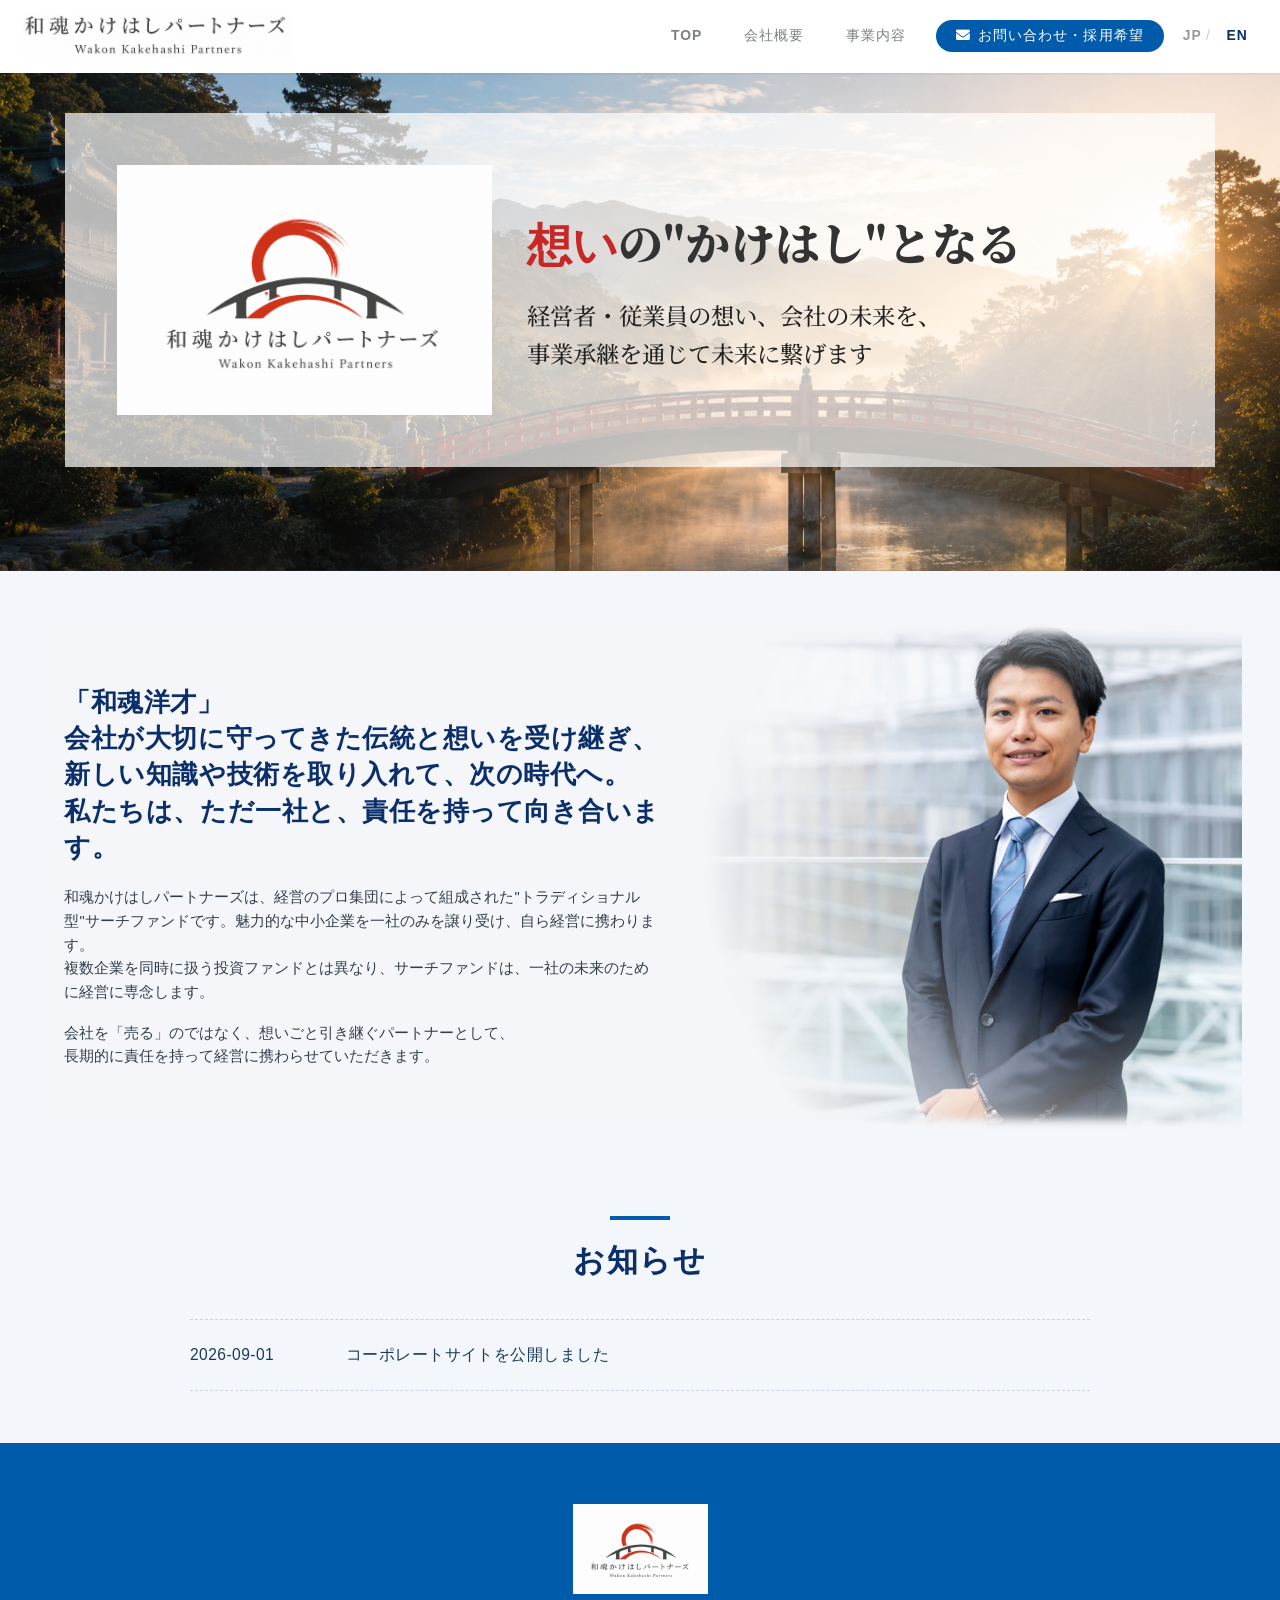
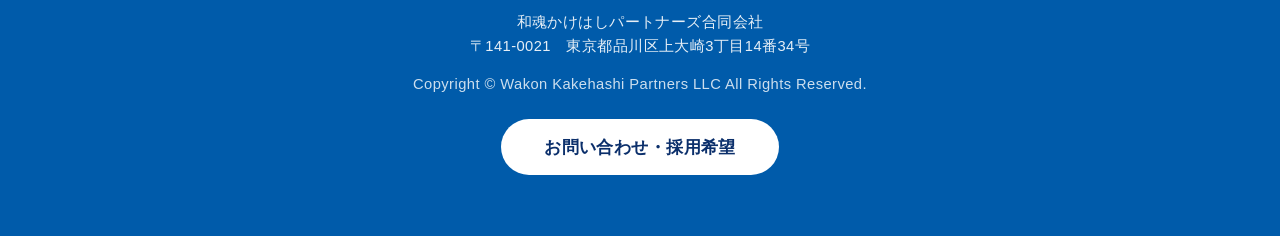
==== index.html @ 736ab46a "dev update" ====
<!DOCTYPE HTML>
<!--
	Twenty by HTML5 UP
	html5up.net | @ajlkn
	Free for personal and commercial use under the CCA 3.0 license (html5up.net/license)
-->
<html>
	<head>
		<title>和魂かけはしパートナーズ | 事業の想いと人のかけはし</title>
		<meta name="robots" content="index, follow" />
		<meta name="description" content="和魂かけはしパートナーズは、中小企業の事業承継・後継者不足の課題解決に取り組むサーチファンドです。一社のみを事業承継し、長期的な視点で会社に向き合います。" />
		<meta property="og:site_name" content="和魂かけはしパートナーズ" />
		<meta property="og:type" content="website" />
		<meta property="og:title" content="和魂かけはしパートナーズ | 事業の想いと人のかけはし" />
		<meta property="og:description" content="和魂かけはしパートナーズは、中小企業の事業承継・後継者不足の課題解決に取り組むサーチファンドです。一社のみを事業承継し、長期的な視点で会社に向き合います。" />
		<meta property="og:url" content="https://www.wakon-kp.com/" />
		<meta property="og:image" content="https://www.wakon-kp.com/images/corp%20logo.png" />
		<link rel="canonical" href="https://www.wakon-kp.com/" />
		<script type="application/ld+json">
		{
			"@context": "https://schema.org",
			"@type": "Organization",
			"name": "和魂かけはしパートナーズ",
			"alternateName": "Wakon Kakehashi Partners",
			"url": "https://www.wakon-kp.com/",
			"logo": "https://www.wakon-kp.com/images/corp%20logo.png",
			"description": "和魂かけはしパートナーズは、中小企業の事業承継・後継者不足の課題解決に取り組むサーチファンドです。",
			"founder": {
				"@type": "Person",
				"name": "吉川和明",
				"alternateName": "Kazuaki Yoshikawa",
				"jobTitle": "代表社員",
				"image": "https://www.wakon-kp.com/images/yoshikawa-kazuaki.png",
				"url": "https://www.wakon-kp.com/company.html"
			}
		}
		</script>
		<script type="application/ld+json">
		{
			"@context": "https://schema.org",
			"@type": "Person",
			"name": "吉川和明",
			"alternateName": "Kazuaki Yoshikawa",
			"jobTitle": "代表社員",
			"image": "https://www.wakon-kp.com/images/yoshikawa-kazuaki.png",
			"worksFor": {
				"@type": "Organization",
				"name": "和魂かけはしパートナーズ"
			},
			"sameAs": [
				"https://www.linkedin.com/in/kyoshikawa"
			]
		}
		</script>
		<meta charset="utf-8" />
		<meta name="viewport" content="width=device-width, initial-scale=1, user-scalable=no" />
		<link rel="stylesheet" href="assets/css/main.css" />
		<link rel="stylesheet" href="assets/css/fontawesome-all.min.css" />
		<link rel="preconnect" href="https://fonts.googleapis.com" />
		<link rel="preconnect" href="https://fonts.gstatic.com" crossorigin />
		<link href="https://fonts.googleapis.com/css2?family=Noto+Serif+JP:wght@400;600;900&display=swap" rel="stylesheet" />
		<link rel="icon" type="image/png" href="images/favicon.png" />
		<noscript><link rel="stylesheet" href="assets/css/noscript.css" /></noscript>
		<style>
			* {
				font-family: 'Meiryo UI', 'Meiryo', sans-serif !important;
			}
			br.mobile-break {
				display: none;
			}
			.banner-slide {
				position: absolute;
				inset: 0;
				background-size: cover;
				background-position: center;
				background-repeat: no-repeat;
				will-change: transform, opacity;
				animation-play-state: paused;
			}
			.banner-slide { opacity: 0; }
			.banner-slide-1 { opacity: 1; }
			#banner.slideshow-active .banner-slide {
				animation-play-state: running;
			}
			.banner-slide-1 { animation: bannerFade1 16s ease-in-out infinite paused, bannerZoom1 16s ease-in-out infinite paused; }
			.banner-slide-2 { animation: bannerFade2 16s ease-in-out infinite paused, bannerZoom2 16s ease-in-out infinite paused; }
			.banner-slide-3 { animation: bannerFade3 16s ease-in-out infinite paused, bannerZoom3 16s ease-in-out infinite paused; }
			.banner-slide-4 { animation: bannerFade4 16s ease-in-out infinite paused, bannerZoom4 16s ease-in-out infinite paused; }
			@keyframes bannerFade1 { 0% { opacity: 1; } 20.3125% { opacity: 1; } 25% { opacity: 0; } 95.3125% { opacity: 0; } 100% { opacity: 1; } }
			@keyframes bannerFade2 { 0% { opacity: 0; } 20.3125% { opacity: 0; } 25% { opacity: 1; } 45.3125% { opacity: 1; } 50% { opacity: 0; } 100% { opacity: 0; } }
			@keyframes bannerFade3 { 0% { opacity: 0; } 45.3125% { opacity: 0; } 50% { opacity: 1; } 70.3125% { opacity: 1; } 75% { opacity: 0; } 100% { opacity: 0; } }
			@keyframes bannerFade4 { 0% { opacity: 0; } 70.3125% { opacity: 0; } 75% { opacity: 1; } 95.3125% { opacity: 1; } 100% { opacity: 0; } }
			@keyframes bannerZoom1 { 0% { transform: scale(1); } 20.3125% { transform: scale(1.05); } 100% { transform: scale(1); } }
			@keyframes bannerZoom2 { 0% { transform: scale(1.05); } 25% { transform: scale(1.05); } 50% { transform: scale(1); } 100% { transform: scale(1); } }
			@keyframes bannerZoom3 { 0% { transform: scale(1); } 50% { transform: scale(1); } 75% { transform: scale(1.05); } 100% { transform: scale(1.05); } }
			@keyframes bannerZoom4 { 0% { transform: scale(1.05); } 75% { transform: scale(1.05); } 100% { transform: scale(1); } }
			.reveal-on-scroll {
				opacity: 0;
				transform: translateY(40px);
				transition: opacity 0.8s ease-out, transform 0.8s ease-out;
			}
			.reveal-on-scroll.is-visible {
				opacity: 1;
				transform: translateY(0);
			}
			p {
				line-height: 1.6 !important;
			}
			@media screen and (max-width: 840px) {
				p {
					text-align: left !important;
				}
				p.text-center {
					text-align: center !important;
				}
				.msg-box {
					margin: 0 !important;
				}
				.msg-text-col {
					padding: 1.8em 0 !important;
				}
				.msg-text-col h2 {
					font-size: 1.1em !important;
				}
				br.mobile-break {
					display: block !important;
				}
				.msg-photo-col {
					min-height: 240px !important;
				}
				.msg-photo-col img {
					-webkit-mask-image: radial-gradient(circle 260px at 72% 30%, black 35%, transparent 100%) !important;
					mask-image: radial-gradient(circle 260px at 72% 30%, black 35%, transparent 100%) !important;
					object-position: 68% 10% !important;
					transform: none !important;
				}
				#header nav#nav {
					display: none !important;
				}
				#header {
					justify-content: flex-start !important;
					padding-left: 60px !important;
				}
				.container {
					padding-left: 0.5cm !important;
					padding-right: 0.5cm !important;
				}
				#banner .inner {
					padding: 1.5em !important;
					box-sizing: border-box !important;
				}
				#banner .inner > div {
					flex-direction: column !important;
					align-items: flex-start !important;
					gap: 1em !important;
				}
				#banner img {
					max-width: 60% !important;
					max-height: 130px !important;
				}
				#banner h2 {
					font-size: 1.5em !important;
					overflow-wrap: break-word !important;
					word-break: break-word !important;
				}
				#banner p {
					font-size: 1em !important;
				}
			}
		</style>
	</head>
	<body class="index is-preload">
		<div id="page-wrapper">

			<!-- Header -->
				<header id="header" style="display: flex; align-items: center; justify-content: space-between;">
					<h1 style="position: absolute; width: 1px; height: 1px; padding: 0; margin: -1px; overflow: hidden; clip: rect(0,0,0,0); white-space: nowrap; border: 0;">和魂かけはしパートナーズ | 事業の想いと人のかけはし</h1>
					<img src="images/corp logo 2.png" alt="Wakon Kakehashi Partners" style="max-height: 45px; display: block;">
					<nav id="nav" style="position: static; top: auto; right: auto;">
						<ul style="margin: 0;">
							<li class="current"><a href="index.html">TOP</a></li>
							<li><a href="company.html">会社概要</a></li>
							<li><a href="business.html">事業内容</a></li>
							<li><a href="contact.html" style="display: inline-flex; align-items: center; gap: 0.5em; background: #005BAA; color: #fff; padding: 0.6em 1.4em; border-radius: 999px; border-bottom: none;"><span class="icon solid fa-envelope" style="color: #fff;"></span>お問い合わせ・採用希望</a></li>
							<li><span style="color: #999; font-weight: 700;">JP</span><span style="color: #ccc; margin: 0 0.3em;">/</span><a href="english.html" style="color: #0B2F6B; font-weight: 700;">EN</a></li>
						</ul>
					</nav>
				</header>

			<!-- Banner -->
				<section id="banner" style="margin-top: 73px; padding-top: 40px; position: relative; overflow: hidden;">

					<div class="banner-slide banner-slide-1" style="background-image: url('images/header.png');"></div>
					<div class="banner-slide banner-slide-2" style="background-image: url('images/header 2.png');"></div>
					<div class="banner-slide banner-slide-3" style="background-image: url('images/header 3.png');"></div>
					<div class="banner-slide banner-slide-4" style="background-image: url('images/header 4.png');"></div>

					<!--
						".inner" is set up as an inline-block so it automatically expands
						in both directions to fit whatever's inside it. This means it won't
						automatically wrap lines, so be sure to use line breaks where
						appropriate (<br />).
					-->
					<div class="inner" style="position: relative; z-index: 1; max-width: 92%; width: 1150px; background: rgba(255, 255, 255, 0.7);">

						<div style="display: flex; align-items: center; flex-wrap: wrap; gap: 2em; text-align: left;">

							<img src="images/corp logo.png" alt="Wakon Kakehashi Partners" style="max-height: 250px; max-width: 420px; flex-shrink: 0;">

							<div style="flex: 1; min-width: 280px;">
								<h2 style="font-family: 'Noto Serif JP', 'Meiryo UI', serif !important; font-size: 2.6em; font-weight: 900; letter-spacing: normal; text-transform: none; text-align: left; margin: 0 0 0.4em 0; border: none; color: #333;"><span style="color: #c62828;">想い</span>の"かけはし"となる</h2>
								<p style="font-family: 'Noto Serif JP', 'Meiryo UI', serif !important; font-size: 1.35em; font-weight: 500; letter-spacing: normal; text-transform: none; text-align: left; opacity: 1; margin: 0; color: #222;">経営者・従業員の想い、会社の未来を、<br>事業承継を通じて未来に繋げます</p>
							</div>

						</div>

					</div>

				</section>

			<!-- Message -->
				<section id="message-section" class="container reveal-on-scroll" style="padding: 3em 0; width: 94%; max-width: 1700px;">
					<div class="msg-box" style="display: flex; flex-wrap: wrap-reverse; align-items: stretch; gap: 0; background: #f5f6f9;">

						<div class="msg-text-col" style="flex: 1 1 420px; padding: 3.5em 0 3.5em 1.5em; display: flex; flex-direction: column; justify-content: center;">
							<h2 style="font-size: 1.5em; font-weight: 900; color: #0B2F6B; margin: 0 0 0.8em 0; letter-spacing: 0.02em; line-height: 1.4; text-transform: none;">「和魂洋才」<br>会社が大切に守ってきた伝統と想いを<br class="mobile-break">受け継ぎ、<br>新しい知識や技術を取り入れて、<br class="mobile-break">次の時代へ。<br>私たちは、ただ一社と、<br class="mobile-break">責任を持って向き合います。</h2>
							<p style="font-size: 0.85em; color: #333f4d; line-height: 1.9; margin: 0 0 1.2em 0; letter-spacing: normal; text-transform: none;">和魂かけはしパートナーズは、経営のプロ集団によって組成された"トラディショナル型"サーチファンドです。魅力的な中小企業を一社のみを譲り受け、自ら経営に携わります。<br>複数企業を同時に扱う投資ファンドとは異なり、サーチファンドは、一社の未来のために経営に専念します。</p>
							<p style="font-size: 0.85em; color: #333f4d; line-height: 1.9; margin: 0; letter-spacing: normal; text-transform: none;">会社を「売る」のではなく、想いごと引き継ぐパートナーとして、<br>長期的に責任を持って経営に携わらせていただきます。</p>
						</div>

						<div class="msg-photo-col" style="flex: 1 1 380px; position: relative; min-height: 420px; overflow: hidden;">
							<img src="images/yoshikawa-kazuaki.png" alt="和魂かけはしパートナーズ 代表社員 吉川和明（Kazuaki Yoshikawa）" style="position: absolute; inset: 0; width: 100%; height: 100%; object-fit: cover; object-position: 68% 10%; -webkit-mask-image: radial-gradient(circle 400px at 76% 45%, black 35%, transparent 100%); mask-image: radial-gradient(circle 400px at 76% 45%, black 35%, transparent 100%);">
						</div>

					</div>
				</section>

			<!-- News -->
				<section class="container reveal-on-scroll" style="padding: 2em 0 3em 0;">
					<header style="text-align: center; margin-bottom: 2em;">
						<div style="width: 60px; height: 4px; background: #005BAA; margin: 0 auto 1em auto;"></div>
						<h2 style="font-size: 1.8em; font-weight: 900; color: #0B2F6B; margin: 0; letter-spacing: 0.05em; text-transform: none; border: none;">お知らせ</h2>
					</header>
					<div style="max-width: 900px; margin: 0 auto; border-top: dashed 1px #ccd3e0;">
						<div style="display: flex; flex-wrap: wrap; gap: 1.5em; padding: 1.2em 0; border-bottom: dashed 1px #ccd3e0;">
							<div style="width: 130px; color: #1b3a5c; font-size: 0.9em;">2026-09-01</div>
							<div style="flex: 1; min-width: 200px; color: #1b3a5c; font-size: 0.9em;">コーポレートサイトを公開しました</div>
						</div>
					</div>
				</section>

			<!-- Footer -->
				<footer id="footer" style="background: #005BAA; color: #fff; text-align: center; padding: 3.5em 1.5em;">
					<img src="images/corp logo.png" alt="和魂かけはしパートナーズ" style="max-height: 90px; margin: 0 auto 1em auto; display: block;">
					<p style="margin: 0 0 1em 0; font-size: 0.85em; opacity: 0.9;">和魂かけはしパートナーズ合同会社<br>〒141-0021　東京都品川区上大崎3丁目14番34号</p>
					<p style="margin: 0 0 1.5em 0; font-size: 0.85em; opacity: 0.8;">Copyright &copy; Wakon Kakehashi Partners LLC All Rights Reserved.</p>
					<a href="contact.html" style="display: inline-block; background: #fff; color: #0B2F6B; padding: 0.8em 2.5em; border-radius: 999px; text-decoration: none; font-weight: 700; border-bottom: none;">お問い合わせ・採用希望</a>
				</footer>

		</div>

		<!-- Scripts -->
			<script src="assets/js/jquery.min.js"></script>
			<script src="assets/js/jquery.dropotron.min.js"></script>
			<script src="assets/js/jquery.scrolly.min.js"></script>
			<script src="assets/js/jquery.scrollex.min.js"></script>
			<script src="assets/js/browser.min.js"></script>
			<script src="assets/js/breakpoints.min.js"></script>
			<script src="assets/js/util.js"></script>
			<script src="assets/js/main.js"></script>
			<script>
				document.addEventListener('DOMContentLoaded', function () {
					var revealEls = document.querySelectorAll('.reveal-on-scroll');
					var banner = document.getElementById('banner');
					var messageSection = document.getElementById('message-section');
					var observer = new IntersectionObserver(function (entries) {
						entries.forEach(function (entry) {
							if (entry.isIntersecting) {
								entry.target.classList.add('is-visible');
								observer.unobserve(entry.target);
								if (banner && entry.target === messageSection) {
									entry.target.addEventListener('transitionend', function () {
										banner.classList.add('slideshow-active');
									}, { once: true });
								}
							}
						});
					}, { threshold: 0.15 });
					setTimeout(function () {
						revealEls.forEach(function (el) { observer.observe(el); });
					}, 1400);
				});
			</script>

	</body>
</html>
---- assets/css/main.css ----
@import url("fontawesome-all.min.css");
@import url("https://fonts.googleapis.com/css?family=Lato:300,400,900");

/*
	Twenty by HTML5 UP
	html5up.net | @ajlkn
	Free for personal and commercial use under the CCA 3.0 license (html5up.net/license)
*/

html, body, div, span, applet, object,
iframe, h1, h2, h3, h4, h5, h6, p, blockquote,
pre, a, abbr, acronym, address, big, cite,
code, del, dfn, em, img, ins, kbd, q, s, samp,
small, strike, strong, sub, sup, tt, var, b,
u, i, center, dl, dt, dd, ol, ul, li, fieldset,
form, label, legend, table, caption, tbody,
tfoot, thead, tr, th, td, article, aside,
canvas, details, embed, figure, figcaption,
footer, header, hgroup, menu, nav, output, ruby,
section, summary, time, mark, audio, video {
	margin: 0;
	padding: 0;
	border: 0;
	font-size: 100%;
	font: inherit;
	vertical-align: baseline;}

article, aside, details, figcaption, figure,
footer, header, hgroup, menu, nav, section {
	display: block;}

body {
	line-height: 1;
}

ol, ul {
	list-style: none;
}

blockquote, q {
	quotes: none;
}

	blockquote:before, blockquote:after, q:before, q:after {
		content: '';
		content: none;
	}

table {
	border-collapse: collapse;
	border-spacing: 0;
}

body {
	-webkit-text-size-adjust: none;
}

mark {
	background-color: transparent;
	color: inherit;
}

input::-moz-focus-inner {
	border: 0;
	padding: 0;
}

input, select, textarea {
	-moz-appearance: none;
	-webkit-appearance: none;
	-ms-appearance: none;
	appearance: none;
}

/* Basic */

	html {
		box-sizing: border-box;
	}

	*, *:before, *:after {
		box-sizing: inherit;
	}

	body {
		background: #f3f6fa;
	}

		body.is-preload *, body.is-preload *:before, body.is-preload *:after {
			-moz-animation: none !important;
			-webkit-animation: none !important;
			-ms-animation: none !important;
			animation: none !important;
			-moz-transition: none !important;
			-webkit-transition: none !important;
			-ms-transition: none !important;
			transition: none !important;
		}

	body, input, select, textarea {
		color: #7c8081;
		font-family: 'Lato', 'Meiryo UI', 'Meiryo', sans-serif;
		font-size: 15pt;
		font-weight: 300;
		letter-spacing: 0.025em;
		line-height: 1.75em;
	}

	a {
		-moz-transition: color 0.2s ease-in-out, border-color 0.2s ease-in-out, background-color 0.2s ease-in-out;
		-webkit-transition: color 0.2s ease-in-out, border-color 0.2s ease-in-out, background-color 0.2s ease-in-out;
		-ms-transition: color 0.2s ease-in-out, border-color 0.2s ease-in-out, background-color 0.2s ease-in-out;
		transition: color 0.2s ease-in-out, border-color 0.2s ease-in-out, background-color 0.2s ease-in-out;
		color: #3fb1a3;
		text-decoration: none;
		border-bottom: dotted 1px;
	}

		a:hover {
			border-bottom-color: transparent;
		}

	strong, b {
		font-weight: 400;
	}

	p, ul, ol, dl, table, blockquote {
		margin: 0 0 2em 0;
	}

	h1, h2, h3, h4, h5, h6 {
		color: inherit;
		font-weight: 300;
		line-height: 1.75em;
		margin-bottom: 1em;
		text-transform: uppercase;
	}

		h1 a, h2 a, h3 a, h4 a, h5 a, h6 a {
			color: inherit;
			text-decoration: none;
			border: 0;
		}

	h2 {
		font-size: 1.5em;
		letter-spacing: 0.1em;
	}

	h3 {
		font-size: 1.15em;
		letter-spacing: 0.025em;
	}

	sub {
		font-size: 0.8em;
		position: relative;
		top: 0.5em;
	}

	sup {
		font-size: 0.8em;
		position: relative;
		top: -0.5em;
	}

	hr {
		border-top: solid 1px rgba(124, 128, 129, 0.2);
		border: 0;
		margin-bottom: 1.5em;
	}

	blockquote {
		border-left: solid 0.5em rgba(124, 128, 129, 0.2);
		font-style: italic;
		padding: 1em 0 1em 2em;
	}

/* Container */

	.container {
		margin: 0 auto;
		max-width: 100%;
		width: 1400px;
	}

		.container.medium {
			width: 1050px;
		}

		@media screen and (max-width: 1680px) {

			.container {
				width: 1200px;
			}

				.container.medium {
					width: 900px;
				}

		}

		@media screen and (max-width: 1280px) {

			.container {
				width: 960px;
			}

				.container.medium {
					width: 735px;
				}

		}

		@media screen and (max-width: 980px) {

			.container {
				width: 95%;
			}

				.container.medium {
					width: 71.25%;
				}

		}

		@media screen and (max-width: 840px) {

			.container {
				width: 95%;
			}

				.container.medium {
					width: 95%;
				}

		}

		@media screen and (max-width: 736px) {

			.container {
				width: 100%;
			}

				.container.medium {
					width: 100%;
				}

		}

/* Row */

	.row {
		display: flex;
		flex-wrap: wrap;
		box-sizing: border-box;
		align-items: stretch;
	}

		.row > * {
			box-sizing: border-box;
		}

		.row.gtr-uniform > * > :last-child {
			margin-bottom: 0;
		}

		.row.aln-left {
			justify-content: flex-start;
		}

		.row.aln-center {
			justify-content: center;
		}

		.row.aln-right {
			justify-content: flex-end;
		}

		.row.aln-top {
			align-items: flex-start;
		}

		.row.aln-middle {
			align-items: center;
		}

		.row.aln-bottom {
			align-items: flex-end;
		}

		.row > .imp {
			order: -1;
		}

		.row > .col-1 {
			width: 8.33333%;
		}

		.row > .off-1 {
			margin-left: 8.33333%;
		}

		.row > .col-2 {
			width: 16.66667%;
		}

		.row > .off-2 {
			margin-left: 16.66667%;
		}

		.row > .col-3 {
			width: 25%;
		}

		.row > .off-3 {
			margin-left: 25%;
		}

		.row > .col-4 {
			width: 33.33333%;
		}

		.row > .off-4 {
			margin-left: 33.33333%;
		}

		.row > .col-5 {
			width: 41.66667%;
		}

		.row > .off-5 {
			margin-left: 41.66667%;
		}

		.row > .col-6 {
			width: 50%;
		}

		.row > .off-6 {
			margin-left: 50%;
		}

		.row > .col-7 {
			width: 58.33333%;
		}

		.row > .off-7 {
			margin-left: 58.33333%;
		}

		.row > .col-8 {
			width: 66.66667%;
		}

		.row > .off-8 {
			margin-left: 66.66667%;
		}

		.row > .col-9 {
			width: 75%;
		}

		.row > .off-9 {
			margin-left: 75%;
		}

		.row > .col-10 {
			width: 83.33333%;
		}

		.row > .off-10 {
			margin-left: 83.33333%;
		}

		.row > .col-11 {
			width: 91.66667%;
		}

		.row > .off-11 {
			margin-left: 91.66667%;
		}

		.row > .col-12 {
			width: 100%;
		}

		.row > .off-12 {
			margin-left: 100%;
		}

		.row.gtr-0 {
			margin-top: 0px;
			margin-left: 0px;
		}

			.row.gtr-0 > * {
				padding: 0px 0 0 0px;
			}

			.row.gtr-0.gtr-uniform {
				margin-top: 0px;
			}

				.row.gtr-0.gtr-uniform > * {
					padding-top: 0px;
				}

		.row.gtr-25 {
			margin-top: -12.5px;
			margin-left: -12.5px;
		}

			.row.gtr-25 > * {
				padding: 12.5px 0 0 12.5px;
			}

			.row.gtr-25.gtr-uniform {
				margin-top: -12.5px;
			}

				.row.gtr-25.gtr-uniform > * {
					padding-top: 12.5px;
				}

		.row.gtr-50 {
			margin-top: -25px;
			margin-left: -25px;
		}

			.row.gtr-50 > * {
				padding: 25px 0 0 25px;
			}

			.row.gtr-50.gtr-uniform {
				margin-top: -25px;
			}

				.row.gtr-50.gtr-uniform > * {
					padding-top: 25px;
				}

		.row {
			margin-top: -50px;
			margin-left: -50px;
		}

			.row > * {
				padding: 50px 0 0 50px;
			}

			.row.gtr-uniform {
				margin-top: -50px;
			}

				.row.gtr-uniform > * {
					padding-top: 50px;
				}

		.row.gtr-150 {
			margin-top: -75px;
			margin-left: -75px;
		}

			.row.gtr-150 > * {
				padding: 75px 0 0 75px;
			}

			.row.gtr-150.gtr-uniform {
				margin-top: -75px;
			}

				.row.gtr-150.gtr-uniform > * {
					padding-top: 75px;
				}

		.row.gtr-200 {
			margin-top: -100px;
			margin-left: -100px;
		}

			.row.gtr-200 > * {
				padding: 100px 0 0 100px;
			}

			.row.gtr-200.gtr-uniform {
				margin-top: -100px;
			}

				.row.gtr-200.gtr-uniform > * {
					padding-top: 100px;
				}

		@media screen and (max-width: 1680px) {

			.row {
				display: flex;
				flex-wrap: wrap;
				box-sizing: border-box;
				align-items: stretch;
			}

				.row > * {
					box-sizing: border-box;
				}

				.row.gtr-uniform > * > :last-child {
					margin-bottom: 0;
				}

				.row.aln-left {
					justify-content: flex-start;
				}

				.row.aln-center {
					justify-content: center;
				}

				.row.aln-right {
					justify-content: flex-end;
				}

				.row.aln-top {
					align-items: flex-start;
				}

				.row.aln-middle {
					align-items: center;
				}

				.row.aln-bottom {
					align-items: flex-end;
				}

				.row > .imp-wide {
					order: -1;
				}

				.row > .col-1-wide {
					width: 8.33333%;
				}

				.row > .off-1-wide {
					margin-left: 8.33333%;
				}

				.row > .col-2-wide {
					width: 16.66667%;
				}

				.row > .off-2-wide {
					margin-left: 16.66667%;
				}

				.row > .col-3-wide {
					width: 25%;
				}

				.row > .off-3-wide {
					margin-left: 25%;
				}

				.row > .col-4-wide {
					width: 33.33333%;
				}

				.row > .off-4-wide {
					margin-left: 33.33333%;
				}

				.row > .col-5-wide {
					width: 41.66667%;
				}

				.row > .off-5-wide {
					margin-left: 41.66667%;
				}

				.row > .col-6-wide {
					width: 50%;
				}

				.row > .off-6-wide {
					margin-left: 50%;
				}

				.row > .col-7-wide {
					width: 58.33333%;
				}

				.row > .off-7-wide {
					margin-left: 58.33333%;
				}

				.row > .col-8-wide {
					width: 66.66667%;
				}

				.row > .off-8-wide {
					margin-left: 66.66667%;
				}

				.row > .col-9-wide {
					width: 75%;
				}

				.row > .off-9-wide {
					margin-left: 75%;
				}

				.row > .col-10-wide {
					width: 83.33333%;
				}

				.row > .off-10-wide {
					margin-left: 83.33333%;
				}

				.row > .col-11-wide {
					width: 91.66667%;
				}

				.row > .off-11-wide {
					margin-left: 91.66667%;
				}

				.row > .col-12-wide {
					width: 100%;
				}

				.row > .off-12-wide {
					margin-left: 100%;
				}

				.row.gtr-0 {
					margin-top: 0px;
					margin-left: 0px;
				}

					.row.gtr-0 > * {
						padding: 0px 0 0 0px;
					}

					.row.gtr-0.gtr-uniform {
						margin-top: 0px;
					}

						.row.gtr-0.gtr-uniform > * {
							padding-top: 0px;
						}

				.row.gtr-25 {
					margin-top: -10px;
					margin-left: -10px;
				}

					.row.gtr-25 > * {
						padding: 10px 0 0 10px;
					}

					.row.gtr-25.gtr-uniform {
						margin-top: -10px;
					}

						.row.gtr-25.gtr-uniform > * {
							padding-top: 10px;
						}

				.row.gtr-50 {
					margin-top: -20px;
					margin-left: -20px;
				}

					.row.gtr-50 > * {
						padding: 20px 0 0 20px;
					}

					.row.gtr-50.gtr-uniform {
						margin-top: -20px;
					}

						.row.gtr-50.gtr-uniform > * {
							padding-top: 20px;
						}

				.row {
					margin-top: -40px;
					margin-left: -40px;
				}

					.row > * {
						padding: 40px 0 0 40px;
					}

					.row.gtr-uniform {
						margin-top: -40px;
					}

						.row.gtr-uniform > * {
							padding-top: 40px;
						}

				.row.gtr-150 {
					margin-top: -60px;
					margin-left: -60px;
				}

					.row.gtr-150 > * {
						padding: 60px 0 0 60px;
					}

					.row.gtr-150.gtr-uniform {
						margin-top: -60px;
					}

						.row.gtr-150.gtr-uniform > * {
							padding-top: 60px;
						}

				.row.gtr-200 {
					margin-top: -80px;
					margin-left: -80px;
				}

					.row.gtr-200 > * {
						padding: 80px 0 0 80px;
					}

					.row.gtr-200.gtr-uniform {
						margin-top: -80px;
					}

						.row.gtr-200.gtr-uniform > * {
							padding-top: 80px;
						}

		}

		@media screen and (max-width: 1280px) {

			.row {
				display: flex;
				flex-wrap: wrap;
				box-sizing: border-box;
				align-items: stretch;
			}

				.row > * {
					box-sizing: border-box;
				}

				.row.gtr-uniform > * > :last-child {
					margin-bottom: 0;
				}

				.row.aln-left {
					justify-content: flex-start;
				}

				.row.aln-center {
					justify-content: center;
				}

				.row.aln-right {
					justify-content: flex-end;
				}

				.row.aln-top {
					align-items: flex-start;
				}

				.row.aln-middle {
					align-items: center;
				}

				.row.aln-bottom {
					align-items: flex-end;
				}

				.row > .imp-normal {
					order: -1;
				}

				.row > .col-1-normal {
					width: 8.33333%;
				}

				.row > .off-1-normal {
					margin-left: 8.33333%;
				}

				.row > .col-2-normal {
					width: 16.66667%;
				}

				.row > .off-2-normal {
					margin-left: 16.66667%;
				}

				.row > .col-3-normal {
					width: 25%;
				}

				.row > .off-3-normal {
					margin-left: 25%;
				}

				.row > .col-4-normal {
					width: 33.33333%;
				}

				.row > .off-4-normal {
					margin-left: 33.33333%;
				}

				.row > .col-5-normal {
					width: 41.66667%;
				}

				.row > .off-5-normal {
					margin-left: 41.66667%;
				}

				.row > .col-6-normal {
					width: 50%;
				}

				.row > .off-6-normal {
					margin-left: 50%;
				}

				.row > .col-7-normal {
					width: 58.33333%;
				}

				.row > .off-7-normal {
					margin-left: 58.33333%;
				}

				.row > .col-8-normal {
					width: 66.66667%;
				}

				.row > .off-8-normal {
					margin-left: 66.66667%;
				}

				.row > .col-9-normal {
					width: 75%;
				}

				.row > .off-9-normal {
					margin-left: 75%;
				}

				.row > .col-10-normal {
					width: 83.33333%;
				}

				.row > .off-10-normal {
					margin-left: 83.33333%;
				}

				.row > .col-11-normal {
					width: 91.66667%;
				}

				.row > .off-11-normal {
					margin-left: 91.66667%;
				}

				.row > .col-12-normal {
					width: 100%;
				}

				.row > .off-12-normal {
					margin-left: 100%;
				}

				.row.gtr-0 {
					margin-top: 0px;
					margin-left: 0px;
				}

					.row.gtr-0 > * {
						padding: 0px 0 0 0px;
					}

					.row.gtr-0.gtr-uniform {
						margin-top: 0px;
					}

						.row.gtr-0.gtr-uniform > * {
							padding-top: 0px;
						}

				.row.gtr-25 {
					margin-top: -10px;
					margin-left: -10px;
				}

					.row.gtr-25 > * {
						padding: 10px 0 0 10px;
					}

					.row.gtr-25.gtr-uniform {
						margin-top: -10px;
					}

						.row.gtr-25.gtr-uniform > * {
							padding-top: 10px;
						}

				.row.gtr-50 {
					margin-top: -20px;
					margin-left: -20px;
				}

					.row.gtr-50 > * {
						padding: 20px 0 0 20px;
					}

					.row.gtr-50.gtr-uniform {
						margin-top: -20px;
					}

						.row.gtr-50.gtr-uniform > * {
							padding-top: 20px;
						}

				.row {
					margin-top: -40px;
					margin-left: -40px;
				}

					.row > * {
						padding: 40px 0 0 40px;
					}

					.row.gtr-uniform {
						margin-top: -40px;
					}

						.row.gtr-uniform > * {
							padding-top: 40px;
						}

				.row.gtr-150 {
					margin-top: -60px;
					margin-left: -60px;
				}

					.row.gtr-150 > * {
						padding: 60px 0 0 60px;
					}

					.row.gtr-150.gtr-uniform {
						margin-top: -60px;
					}

						.row.gtr-150.gtr-uniform > * {
							padding-top: 60px;
						}

				.row.gtr-200 {
					margin-top: -80px;
					margin-left: -80px;
				}

					.row.gtr-200 > * {
						padding: 80px 0 0 80px;
					}

					.row.gtr-200.gtr-uniform {
						margin-top: -80px;
					}

						.row.gtr-200.gtr-uniform > * {
							padding-top: 80px;
						}

		}

		@media screen and (max-width: 980px) {

			.row {
				display: flex;
				flex-wrap: wrap;
				box-sizing: border-box;
				align-items: stretch;
			}

				.row > * {
					box-sizing: border-box;
				}

				.row.gtr-uniform > * > :last-child {
					margin-bottom: 0;
				}

				.row.aln-left {
					justify-content: flex-start;
				}

				.row.aln-center {
					justify-content: center;
				}

				.row.aln-right {
					justify-content: flex-end;
				}

				.row.aln-top {
					align-items: flex-start;
				}

				.row.aln-middle {
					align-items: center;
				}

				.row.aln-bottom {
					align-items: flex-end;
				}

				.row > .imp-narrow {
					order: -1;
				}

				.row > .col-1-narrow {
					width: 8.33333%;
				}

				.row > .off-1-narrow {
					margin-left: 8.33333%;
				}

				.row > .col-2-narrow {
					width: 16.66667%;
				}

				.row > .off-2-narrow {
					margin-left: 16.66667%;
				}

				.row > .col-3-narrow {
					width: 25%;
				}

				.row > .off-3-narrow {
					margin-left: 25%;
				}

				.row > .col-4-narrow {
					width: 33.33333%;
				}

				.row > .off-4-narrow {
					margin-left: 33.33333%;
				}

				.row > .col-5-narrow {
					width: 41.66667%;
				}

				.row > .off-5-narrow {
					margin-left: 41.66667%;
				}

				.row > .col-6-narrow {
					width: 50%;
				}

				.row > .off-6-narrow {
					margin-left: 50%;
				}

				.row > .col-7-narrow {
					width: 58.33333%;
				}

				.row > .off-7-narrow {
					margin-left: 58.33333%;
				}

				.row > .col-8-narrow {
					width: 66.66667%;
				}

				.row > .off-8-narrow {
					margin-left: 66.66667%;
				}

				.row > .col-9-narrow {
					width: 75%;
				}

				.row > .off-9-narrow {
					margin-left: 75%;
				}

				.row > .col-10-narrow {
					width: 83.33333%;
				}

				.row > .off-10-narrow {
					margin-left: 83.33333%;
				}

				.row > .col-11-narrow {
					width: 91.66667%;
				}

				.row > .off-11-narrow {
					margin-left: 91.66667%;
				}

				.row > .col-12-narrow {
					width: 100%;
				}

				.row > .off-12-narrow {
					margin-left: 100%;
				}

				.row.gtr-0 {
					margin-top: 0px;
					margin-left: 0px;
				}

					.row.gtr-0 > * {
						padding: 0px 0 0 0px;
					}

					.row.gtr-0.gtr-uniform {
						margin-top: 0px;
					}

						.row.gtr-0.gtr-uniform > * {
							padding-top: 0px;
						}

				.row.gtr-25 {
					margin-top: -7.5px;
					margin-left: -7.5px;
				}

					.row.gtr-25 > * {
						padding: 7.5px 0 0 7.5px;
					}

					.row.gtr-25.gtr-uniform {
						margin-top: -7.5px;
					}

						.row.gtr-25.gtr-uniform > * {
							padding-top: 7.5px;
						}

				.row.gtr-50 {
					margin-top: -15px;
					margin-left: -15px;
				}

					.row.gtr-50 > * {
						padding: 15px 0 0 15px;
					}

					.row.gtr-50.gtr-uniform {
						margin-top: -15px;
					}

						.row.gtr-50.gtr-uniform > * {
							padding-top: 15px;
						}

				.row {
					margin-top: -30px;
					margin-left: -30px;
				}

					.row > * {
						padding: 30px 0 0 30px;
					}

					.row.gtr-uniform {
						margin-top: -30px;
					}

						.row.gtr-uniform > * {
							padding-top: 30px;
						}

				.row.gtr-150 {
					margin-top: -45px;
					margin-left: -45px;
				}

					.row.gtr-150 > * {
						padding: 45px 0 0 45px;
					}

					.row.gtr-150.gtr-uniform {
						margin-top: -45px;
					}

						.row.gtr-150.gtr-uniform > * {
							padding-top: 45px;
						}

				.row.gtr-200 {
					margin-top: -60px;
					margin-left: -60px;
				}

					.row.gtr-200 > * {
						padding: 60px 0 0 60px;
					}

					.row.gtr-200.gtr-uniform {
						margin-top: -60px;
					}

						.row.gtr-200.gtr-uniform > * {
							padding-top: 60px;
						}

		}

		@media screen and (max-width: 840px) {

			.row {
				display: flex;
				flex-wrap: wrap;
				box-sizing: border-box;
				align-items: stretch;
			}

				.row > * {
					box-sizing: border-box;
				}

				.row.gtr-uniform > * > :last-child {
					margin-bottom: 0;
				}

				.row.aln-left {
					justify-content: flex-start;
				}

				.row.aln-center {
					justify-content: center;
				}

				.row.aln-right {
					justify-content: flex-end;
				}

				.row.aln-top {
					align-items: flex-start;
				}

				.row.aln-middle {
					align-items: center;
				}

				.row.aln-bottom {
					align-items: flex-end;
				}

				.row > .imp-narrower {
					order: -1;
				}

				.row > .col-1-narrower {
					width: 8.33333%;
				}

				.row > .off-1-narrower {
					margin-left: 8.33333%;
				}

				.row > .col-2-narrower {
					width: 16.66667%;
				}

				.row > .off-2-narrower {
					margin-left: 16.66667%;
				}

				.row > .col-3-narrower {
					width: 25%;
				}

				.row > .off-3-narrower {
					margin-left: 25%;
				}

				.row > .col-4-narrower {
					width: 33.33333%;
				}

				.row > .off-4-narrower {
					margin-left: 33.33333%;
				}

				.row > .col-5-narrower {
					width: 41.66667%;
				}

				.row > .off-5-narrower {
					margin-left: 41.66667%;
				}

				.row > .col-6-narrower {
					width: 50%;
				}

				.row > .off-6-narrower {
					margin-left: 50%;
				}

				.row > .col-7-narrower {
					width: 58.33333%;
				}

				.row > .off-7-narrower {
					margin-left: 58.33333%;
				}

				.row > .col-8-narrower {
					width: 66.66667%;
				}

				.row > .off-8-narrower {
					margin-left: 66.66667%;
				}

				.row > .col-9-narrower {
					width: 75%;
				}

				.row > .off-9-narrower {
					margin-left: 75%;
				}

				.row > .col-10-narrower {
					width: 83.33333%;
				}

				.row > .off-10-narrower {
					margin-left: 83.33333%;
				}

				.row > .col-11-narrower {
					width: 91.66667%;
				}

				.row > .off-11-narrower {
					margin-left: 91.66667%;
				}

				.row > .col-12-narrower {
					width: 100%;
				}

				.row > .off-12-narrower {
					margin-left: 100%;
				}

				.row.gtr-0 {
					margin-top: 0px;
					margin-left: 0px;
				}

					.row.gtr-0 > * {
						padding: 0px 0 0 0px;
					}

					.row.gtr-0.gtr-uniform {
						margin-top: 0px;
					}

						.row.gtr-0.gtr-uniform > * {
							padding-top: 0px;
						}

				.row.gtr-25 {
					margin-top: -7.5px;
					margin-left: -7.5px;
				}

					.row.gtr-25 > * {
						padding: 7.5px 0 0 7.5px;
					}

					.row.gtr-25.gtr-uniform {
						margin-top: -7.5px;
					}

						.row.gtr-25.gtr-uniform > * {
							padding-top: 7.5px;
						}

				.row.gtr-50 {
					margin-top: -15px;
					margin-left: -15px;
				}

					.row.gtr-50 > * {
						padding: 15px 0 0 15px;
					}

					.row.gtr-50.gtr-uniform {
						margin-top: -15px;
					}

						.row.gtr-50.gtr-uniform > * {
							padding-top: 15px;
						}

				.row {
					margin-top: -30px;
					margin-left: -30px;
				}

					.row > * {
						padding: 30px 0 0 30px;
					}

					.row.gtr-uniform {
						margin-top: -30px;
					}

						.row.gtr-uniform > * {
							padding-top: 30px;
						}

				.row.gtr-150 {
					margin-top: -45px;
					margin-left: -45px;
				}

					.row.gtr-150 > * {
						padding: 45px 0 0 45px;
					}

					.row.gtr-150.gtr-uniform {
						margin-top: -45px;
					}

						.row.gtr-150.gtr-uniform > * {
							padding-top: 45px;
						}

				.row.gtr-200 {
					margin-top: -60px;
					margin-left: -60px;
				}

					.row.gtr-200 > * {
						padding: 60px 0 0 60px;
					}

					.row.gtr-200.gtr-uniform {
						margin-top: -60px;
					}

						.row.gtr-200.gtr-uniform > * {
							padding-top: 60px;
						}

		}

		@media screen and (max-width: 736px) {

			.row {
				display: flex;
				flex-wrap: wrap;
				box-sizing: border-box;
				align-items: stretch;
			}

				.row > * {
					box-sizing: border-box;
				}

				.row.gtr-uniform > * > :last-child {
					margin-bottom: 0;
				}

				.row.aln-left {
					justify-content: flex-start;
				}

				.row.aln-center {
					justify-content: center;
				}

				.row.aln-right {
					justify-content: flex-end;
				}

				.row.aln-top {
					align-items: flex-start;
				}

				.row.aln-middle {
					align-items: center;
				}

				.row.aln-bottom {
					align-items: flex-end;
				}

				.row > .imp-mobile {
					order: -1;
				}

				.row > .col-1-mobile {
					width: 8.33333%;
				}

				.row > .off-1-mobile {
					margin-left: 8.33333%;
				}

				.row > .col-2-mobile {
					width: 16.66667%;
				}

				.row > .off-2-mobile {
					margin-left: 16.66667%;
				}

				.row > .col-3-mobile {
					width: 25%;
				}

				.row > .off-3-mobile {
					margin-left: 25%;
				}

				.row > .col-4-mobile {
					width: 33.33333%;
				}

				.row > .off-4-mobile {
					margin-left: 33.33333%;
				}

				.row > .col-5-mobile {
					width: 41.66667%;
				}

				.row > .off-5-mobile {
					margin-left: 41.66667%;
				}

				.row > .col-6-mobile {
					width: 50%;
				}

				.row > .off-6-mobile {
					margin-left: 50%;
				}

				.row > .col-7-mobile {
					width: 58.33333%;
				}

				.row > .off-7-mobile {
					margin-left: 58.33333%;
				}

				.row > .col-8-mobile {
					width: 66.66667%;
				}

				.row > .off-8-mobile {
					margin-left: 66.66667%;
				}

				.row > .col-9-mobile {
					width: 75%;
				}

				.row > .off-9-mobile {
					margin-left: 75%;
				}

				.row > .col-10-mobile {
					width: 83.33333%;
				}

				.row > .off-10-mobile {
					margin-left: 83.33333%;
				}

				.row > .col-11-mobile {
					width: 91.66667%;
				}

				.row > .off-11-mobile {
					margin-left: 91.66667%;
				}

				.row > .col-12-mobile {
					width: 100%;
				}

				.row > .off-12-mobile {
					margin-left: 100%;
				}

				.row.gtr-0 {
					margin-top: 0px;
					margin-left: 0px;
				}

					.row.gtr-0 > * {
						padding: 0px 0 0 0px;
					}

					.row.gtr-0.gtr-uniform {
						margin-top: 0px;
					}

						.row.gtr-0.gtr-uniform > * {
							padding-top: 0px;
						}

				.row.gtr-25 {
					margin-top: -7.5px;
					margin-left: -7.5px;
				}

					.row.gtr-25 > * {
						padding: 7.5px 0 0 7.5px;
					}

					.row.gtr-25.gtr-uniform {
						margin-top: -7.5px;
					}

						.row.gtr-25.gtr-uniform > * {
							padding-top: 7.5px;
						}

				.row.gtr-50 {
					margin-top: -15px;
					margin-left: -15px;
				}

					.row.gtr-50 > * {
						padding: 15px 0 0 15px;
					}

					.row.gtr-50.gtr-uniform {
						margin-top: -15px;
					}

						.row.gtr-50.gtr-uniform > * {
							padding-top: 15px;
						}

				.row {
					margin-top: -30px;
					margin-left: -30px;
				}

					.row > * {
						padding: 30px 0 0 30px;
					}

					.row.gtr-uniform {
						margin-top: -30px;
					}

						.row.gtr-uniform > * {
							padding-top: 30px;
						}

				.row.gtr-150 {
					margin-top: -45px;
					margin-left: -45px;
				}

					.row.gtr-150 > * {
						padding: 45px 0 0 45px;
					}

					.row.gtr-150.gtr-uniform {
						margin-top: -45px;
					}

						.row.gtr-150.gtr-uniform > * {
							padding-top: 45px;
						}

				.row.gtr-200 {
					margin-top: -60px;
					margin-left: -60px;
				}

					.row.gtr-200 > * {
						padding: 60px 0 0 60px;
					}

					.row.gtr-200.gtr-uniform {
						margin-top: -60px;
					}

						.row.gtr-200.gtr-uniform > * {
							padding-top: 60px;
						}

		}

/* Section/Article */

	section.special, article.special {
		text-align: center;
	}

	header.major {
		padding-bottom: 2em;
	}

	header.special {
		margin-bottom: 5em;
		padding-top: 7em;
		position: relative;
		text-align: center;
	}

		header.special:before, header.special:after {
			border-bottom: solid 1.5px;
			border-top: solid 1.5px;
			content: '';
			height: 7px;
			opacity: 0.1;
			position: absolute;
			top: 1.75em;
			width: 43%;
		}

		header.special:before {
			left: 0;
		}

		header.special:after {
			right: 0;
		}

		header.special h2 {
			margin-bottom: 0;
		}

		header.special h2 + p {
			margin-bottom: 0;
			padding-top: 1.5em;
		}

		header.special .icon {
			cursor: default;
			height: 7em;
			left: 0;
			position: absolute;
			text-align: center;
			top: 1em;
			width: 100%;
		}

			header.special .icon:before {
				font-size: 3.5em;
				opacity: 0.35;
			}

	footer > :last-child {
		margin-bottom: 0;
	}

	footer.major {
		padding-top: 3em;
	}

/* Form */

	input[type="text"],
	input[type="password"],
	input[type="email"],
	textarea {
		-moz-transition: background-color 0.2s ease-in-out, border-color 0.2s ease-in-out;
		-webkit-transition: background-color 0.2s ease-in-out, border-color 0.2s ease-in-out;
		-ms-transition: background-color 0.2s ease-in-out, border-color 0.2s ease-in-out;
		transition: background-color 0.2s ease-in-out, border-color 0.2s ease-in-out;
		-moz-appearance: none;
		-webkit-appearance: none;
		-ms-appearance: none;
		appearance: none;
		background: none;
		border: solid 1px rgba(124, 128, 129, 0.2);
		border-radius: 0;
		color: inherit;
		display: block;
		padding: 0.75em;
		text-decoration: none;
		width: 100%;
		outline: 0;
	}

		input[type="text"]:focus,
		input[type="password"]:focus,
		input[type="email"]:focus,
		textarea:focus {
			border-color: #83d3c9;
		}

	input[type="text"],
	input[type="password"],
	input[type="email"] {
		line-height: 1em;
	}

	::-webkit-input-placeholder {
		color: inherit;
		opacity: 0.5;
		position: relative;
		top: 3px;
	}

	:-moz-placeholder {
		color: inherit;
		opacity: 0.5;
	}

	::-moz-placeholder {
		color: inherit;
		opacity: 0.5;
	}

	:-ms-input-placeholder {
		color: inherit;
		opacity: 0.5;
	}

/* Image */

	.image {
		border: 0;
		position: relative;
	}

		.image:before {
			background: url("images/overlay.png");
			content: '';
			height: 100%;
			left: 0;
			position: absolute;
			top: 0;
			width: 100%;
		}

		.image.fit {
			display: block;
		}

			.image.fit img {
				display: block;
				width: 100%;
			}

		.image.featured {
			display: block;
			margin: 0 0 2em 0;
		}

			.image.featured img {
				display: block;
				width: 100%;
			}

/* Icon */

	.icon {
		text-decoration: none;
		position: relative;
	}

		.icon:before {
			-moz-osx-font-smoothing: grayscale;
			-webkit-font-smoothing: antialiased;
			display: inline-block;
			font-style: normal;
			font-variant: normal;
			text-rendering: auto;
			line-height: 1;
			text-transform: none !important;
			font-family: 'Font Awesome 5 Free';
			font-weight: 400;
		}

		.icon.solid:before {
			font-weight: 900;
		}

		.icon:before {
			line-height: inherit;
		}

		.icon.brands:before {
			font-family: 'Font Awesome 5 Brands';
		}

		.icon.circle {
			-moz-transition: all 0.2s ease-in-out;
			-webkit-transition: all 0.2s ease-in-out;
			-ms-transition: all 0.2s ease-in-out;
			transition: all 0.2s ease-in-out;
			border: 0;
			border-radius: 100%;
			display: inline-block;
			font-size: 1.25em;
			height: 2.25em;
			left: 0;
			line-height: 2.25em;
			text-align: center;
			text-decoration: none;
			top: 0;
			width: 2.25em;
		}

			.icon.circle:hover {
				top: -0.2em;
			}

			.icon.circle.fa-twitter {
				background: #70aecd;
				color: #fff;
			}

				.icon.circle.fa-twitter:hover {
					background: #7fb7d2;
				}

			.icon.circle.fa-facebook-f {
				background: #7490c3;
				color: #fff;
			}

				.icon.circle.fa-facebook-f:hover {
					background: #829bc9;
				}

			.icon.circle.fa-google-plus-g {
				background: #db6b67;
				color: #fff;
			}

				.icon.circle.fa-google-plus-g:hover {
					background: #df7b77;
				}

			.icon.circle.fa-github {
				background: #dcad8b;
				color: #fff;
			}

				.icon.circle.fa-github:hover {
					background: #e1b89b;
				}

			.icon.circle.fa-dribbble {
				background: #da83ae;
				color: #fff;
			}

				.icon.circle.fa-dribbble:hover {
					background: #df93b8;
				}

		.icon.featured {
			cursor: default;
			display: block;
			margin: 0 0 1.5em 0;
			opacity: 0.35;
			text-align: center;
		}

			.icon.featured:before {
				font-size: 5em;
				line-height: 1em;
			}

		.icon > .label {
			display: none;
		}

/* List */

	ol {
		list-style: decimal;
		padding-left: 1.25em;
	}

		ol li {
			padding-left: 0.25em;
		}

	ul {
		list-style: disc;
		padding-left: 1em;
	}

		ul li {
			padding-left: 0.5em;
		}

/* Icons */

	ul.icons {
		list-style: none;
		padding-left: 0;
		cursor: default;
	}

		ul.icons li {
			display: inline-block;
			line-height: 1em;
			padding-left: 0.5em;
		}

			ul.icons li:first-child {
				padding-left: 0;
			}

/* Featured Icons */

	ul.featured-icons {
		cursor: default;
		margin: -0.75em 0 0 0;
		opacity: 0.35;
		overflow: hidden;
		position: relative;
		list-style: none;
		padding-left: 0;
	}

		ul.featured-icons li {
			display: block;
			float: left;
			text-align: center;
			width: 50%;
			padding-left: 0;
			margin-bottom: 1em;
		}

			ul.featured-icons li .icon {
				display: inline-block;
				font-size: 5.5em;
				height: 1em;
				line-height: 1.5em;
				width: 1em;
			}

/* Buttons */

	ul.buttons {
		cursor: default;
		list-style: none;
		padding-left: 0;
	}

		ul.buttons:last-child {
			margin-bottom: 0;
		}

		ul.buttons li {
			display: inline-block;
			padding: 0 0 0 1.5em;
		}

			ul.buttons li:first-child {
				padding: 0;
			}

		ul.buttons.stacked li {
			display: block;
			padding: 1.5em 0 0 0;
		}

			ul.buttons.stacked li:first-child {
				padding: 0;
			}

/* Table */

	table {
		width: 100%;
	}

		table.default {
			width: 100%;
		}

			table.default tbody tr {
				border-bottom: solid 1px rgba(124, 128, 129, 0.2);
			}

			table.default td {
				padding: 0.5em 1em 0.5em 1em;
			}

			table.default th {
				font-weight: 400;
				padding: 0.5em 1em 0.5em 1em;
				text-align: left;
			}

			table.default thead {
				background: #7c8081;
				color: #fff;
			}

/* Button */

	input[type="button"],
	input[type="submit"],
	input[type="reset"],
	button,
	.button {
		-moz-appearance: none;
		-webkit-appearance: none;
		-ms-appearance: none;
		appearance: none;
		-moz-transition: color 0.2s ease-in-out, border-color 0.2s ease-in-out, background-color 0.2s ease-in-out;
		-webkit-transition: color 0.2s ease-in-out, border-color 0.2s ease-in-out, background-color 0.2s ease-in-out;
		-ms-transition: color 0.2s ease-in-out, border-color 0.2s ease-in-out, background-color 0.2s ease-in-out;
		transition: color 0.2s ease-in-out, border-color 0.2s ease-in-out, background-color 0.2s ease-in-out;
		background: none;
		border: solid 1px;
		border-radius: 0;
		color: inherit;
		cursor: pointer;
		display: inline-block;
		font-size: 0.8em;
		font-weight: 900;
		letter-spacing: 2px;
		min-width: 18em;
		padding: 0 0.75em;
		line-height: 3.75em;
		text-align: center;
		text-decoration: none;
		text-transform: uppercase;
	}

		input[type="button"]:hover,
		input[type="submit"]:hover,
		input[type="reset"]:hover,
		button:hover,
		.button:hover {
			background: rgba(188, 202, 206, 0.15);
			border-color: inherit;
		}

		input[type="button"].primary,
		input[type="submit"].primary,
		input[type="reset"].primary,
		button.primary,
		.button.primary {
			background: #83d3c9;
			border-color: #83d3c9;
			color: #fff !important;
		}

			input[type="button"].primary:hover,
			input[type="submit"].primary:hover,
			input[type="reset"].primary:hover,
			button.primary:hover,
			.button.primary:hover {
				background: #96dad1 !important;
				border-color: #96dad1 !important;
			}

		input[type="button"].fit,
		input[type="submit"].fit,
		input[type="reset"].fit,
		button.fit,
		.button.fit {
			width: 100%;
		}

		input[type="button"].small,
		input[type="submit"].small,
		input[type="reset"].small,
		button.small,
		.button.small {
			font-size: 0.7em;
			min-width: 14em;
			padding: 0.5em 0;
		}

/* Wrapper */

	.wrapper {
		margin-bottom: 5em;
		padding: 5em;
	}

		.wrapper.style1 {
			padding: 0;
		}

		.wrapper.style2 {
			background-color: #83d3c9;
			background-image: url("images/light-bl.svg"), url("images/light-br.svg");
			background-position: bottom left, bottom right;
			background-repeat: no-repeat, no-repeat;
			background-size: 25em, 25em;
			color: #fff;
		}

			.wrapper.style2 input[type="button"]:hover,
			.wrapper.style2 input[type="submit"]:hover,
			.wrapper.style2 input[type="reset"]:hover,
			.wrapper.style2 button:hover,
			.wrapper.style2 .button:hover {
				background: rgba(255, 255, 255, 0.15) !important;
			}

			.wrapper.style2 input[type="button"].primary,
			.wrapper.style2 input[type="submit"].primary,
			.wrapper.style2 input[type="reset"].primary,
			.wrapper.style2 button.primary,
			.wrapper.style2 .button.primary {
				background: #fff;
				border-color: #fff;
				color: #83d3c9 !important;
			}

				.wrapper.style2 input[type="button"].primary:hover,
				.wrapper.style2 input[type="submit"].primary:hover,
				.wrapper.style2 input[type="reset"].primary:hover,
				.wrapper.style2 button.primary:hover,
				.wrapper.style2 .button.primary:hover {
					border-color: inherit !important;
					color: #fff !important;
				}

		.wrapper.style3 {
			background: #fff;
			color: inherit;
		}

		.wrapper.style4 {
			background: #fff;
			color: inherit;
			padding: 4em;
		}

/* Header */

	@-moz-keyframes reveal-header {
		0% {
			top: -5em;
		}

		100% {
			top: 0;
		}
	}

	@-webkit-keyframes reveal-header {
		0% {
			top: -5em;
		}

		100% {
			top: 0;
		}
	}

	@-ms-keyframes reveal-header {
		0% {
			top: -5em;
		}

		100% {
			top: 0;
		}
	}

	@keyframes reveal-header {
		0% {
			top: -5em;
		}

		100% {
			top: 0;
		}
	}

	#header {
		background: #fff;
		box-shadow: 0 1px 2px 0 rgba(0, 0, 0, 0.075);
		color: inherit;
		cursor: default;
		font-size: 0.8em;
		left: 0;
		padding: 1em 1.5em;
		position: fixed;
		top: 0;
		width: 100%;
		z-index: 10000;
	}

		#header h1 {
			font-weight: 900;
			margin: 0;
		}

			#header h1 span {
				font-weight: 300;
			}

		#header nav {
			letter-spacing: 0.075em;
			position: absolute;
			right: 1.5em;
			text-transform: uppercase;
			top: 0.75em;
		}

			#header nav ul {
				list-style: none;
				padding-left: 0;
			}

				#header nav ul li {
					display: inline-block;
					margin-left: 1.5em;
					padding-left: 0;
				}

					#header nav ul li > ul {
						display: none;
					}

					#header nav ul li a {
						border: solid 1px transparent;
						color: inherit;
						display: inline-block;
						line-height: 1em;
						padding: 0.6em 0.75em;
						text-decoration: none;
					}

					#header nav ul li input[type="button"],
					#header nav ul li input[type="submit"],
					#header nav ul li input[type="reset"],
					#header nav ul li button,
					#header nav ul li .button {
						font-size: 1em;
						min-width: 0;
						width: auto;
					}

					#header nav ul li.submenu > a {
						text-decoration: none;
					}

						#header nav ul li.submenu > a:before {
							-moz-osx-font-smoothing: grayscale;
							-webkit-font-smoothing: antialiased;
							display: inline-block;
							font-style: normal;
							font-variant: normal;
							text-rendering: auto;
							line-height: 1;
							text-transform: none !important;
							font-family: 'Font Awesome 5 Free';
							font-weight: 900;
						}

						#header nav ul li.submenu > a:before {
							content: '\f107';
							margin-right: 0.65em;
						}

					#header nav ul li.active > a, #header nav ul li:hover > a {
						-moz-transition: all 0.2s ease-in-out;
						-webkit-transition: all 0.2s ease-in-out;
						-ms-transition: all 0.2s ease-in-out;
						transition: all 0.2s ease-in-out;
						background: rgba(188, 202, 206, 0.15);
					}

					#header nav ul li.current > a {
						font-weight: 900;
					}

		#header.reveal {
			-moz-animation: reveal-header 0.5s;
			-webkit-animation: reveal-header 0.5s;
			-ms-animation: reveal-header 0.5s;
			animation: reveal-header 0.5s;
		}

		#header.alt {
			-moz-animation: none;
			-webkit-animation: none;
			-ms-animation: none;
			animation: none;
			background: transparent;
			box-shadow: none;
			color: #fff;
			padding: 2em 2.5em;
			position: absolute;
		}

			#header.alt nav {
				right: 2.5em;
				top: 1.75em;
			}

				#header.alt nav ul li.active > a, #header.alt nav ul li:hover > a {
					border: solid 1px;
				}

/* Dropotron */

	.dropotron {
		list-style: none;
		padding-left: 0;
		background: #fff;
		box-shadow: 0 1px 2px 0 rgba(0, 0, 0, 0.075);
		line-height: 2.25em;
		min-width: 13em;
		padding: 1em 0;
		text-transform: uppercase;
		margin-top: calc(-1em + 1px);
	}

		.dropotron.level-0 {
			font-size: 0.7em;
			font-weight: 400;
			margin-top: 1.5em;
		}

			.dropotron.level-0:before {
				border-bottom: solid 0.5em #fff;
				border-left: solid 0.5em transparent;
				border-right: solid 0.5em transparent;
				content: '';
				left: 0.75em;
				position: absolute;
				top: -0.45em;
			}

		.dropotron > li {
			border-top: solid 1px rgba(124, 128, 129, 0.2);
			padding-left: 0;
		}

			.dropotron > li > a {
				-moz-transition: none;
				-webkit-transition: none;
				-ms-transition: none;
				transition: none;
				color: inherit;
				text-decoration: none;
				padding: 0 1em;
				border: 0;
			}

			.dropotron > li:hover > a {
				background: #83d3c9;
				color: #fff;
			}

			.dropotron > li:first-child {
				border-top: 0;
			}

/* Banner */

	@-moz-keyframes reveal-banner {
		0% {
			opacity: 0;
		}

		100% {
			opacity: 1;
		}
	}

	@-webkit-keyframes reveal-banner {
		0% {
			opacity: 0;
		}

		100% {
			opacity: 1;
		}
	}

	@-ms-keyframes reveal-banner {
		0% {
			opacity: 0;
		}

		100% {
			opacity: 1;
		}
	}

	@keyframes reveal-banner {
		0% {
			opacity: 0;
		}

		100% {
			opacity: 1;
		}
	}

	#banner {
		background-attachment: scroll, scroll, scroll, fixed;
		background-color: #645862;
		background-image: url("images/light-bl.svg"), url("images/light-br.svg"), url("images/overlay.png"), url("../../images/banner.jpg");
		background-position: bottom left, bottom right, top left, top center;
		background-repeat: no-repeat, no-repeat, repeat, no-repeat;
		background-size: 25em, 25em, auto, cover;
		color: #fff;
		cursor: default;
		padding: 6em 0;
		text-align: center;
	}

		#banner .inner {
			-moz-animation: reveal-banner 1s 0.25s ease-in-out;
			-webkit-animation: reveal-banner 1s 0.25s ease-in-out;
			-ms-animation: reveal-banner 1s 0.25s ease-in-out;
			animation: reveal-banner 1s 0.25s ease-in-out;
			-moz-animation-fill-mode: forwards;
			-webkit-animation-fill-mode: forwards;
			-ms-animation-fill-mode: forwards;
			animation-fill-mode: forwards;
			background: rgba(52, 27, 43, 0.5);
			color: #fff;
			display: inline-block;
			opacity: 0;
			padding: 3em;
			text-align: center;
		}

			#banner .inner header {
				display: inline-block;
				border-bottom: solid 2px;
				border-top: solid 2px;
				margin: 0 0 2em 0;
				padding: 3px 0 3px 0;
			}

				#banner .inner header h2 {
					border-bottom: solid 2px;
					border-top: solid 2px;
					font-size: 2.5em;
					font-weight: 900;
					letter-spacing: 0.2em;
					margin: 0;
					padding-left: 0.05em;
					position: relative;
					text-transform: uppercase;
				}

			#banner .inner p {
				letter-spacing: 0.1em;
				margin: 0;
				text-transform: uppercase;
			}

				#banner .inner p a {
					color: inherit;
					font-weight: 400;
					text-decoration: none;
				}

			#banner .inner footer {
				margin: 2em 0 0 0;
			}

/* Main */

	#main {
		background-image: url("images/dark-tl.svg"), url("images/dark-tr.svg"), url("images/dark-bl.svg"), url("images/dark-br.svg");
		background-position: top left, top right, bottom left, bottom right;
		background-repeat: no-repeat;
		background-size: 25em;
		padding: 7em 0;
	}

		#main > :last-child {
			margin-bottom: 0;
		}

		#main .sidebar section {
			border-top: solid 1px rgba(124, 128, 129, 0.2);
			margin: 3em 0 0 0;
			padding: 3em 0 0 0;
		}

			#main .sidebar section:first-child {
				border-top: 0;
				padding-top: 0;
				margin-top: 0;
			}

	body.index #main {
		padding-top: 5em;
	}

/* CTA */

	#cta {
		background-attachment: scroll, scroll, scroll, fixed;
		background-color: #645862;
		background-image: url("images/light-tl.svg"), url("images/light-tr.svg"), url("images/overlay.png"), url("../../images/banner.jpg");
		background-position: top left, top right, top left, bottom center;
		background-repeat: no-repeat, no-repeat, repeat, no-repeat;
		background-size: 25em, 25em, auto, cover;
		color: #fff;
		padding: 5em;
		text-align: center;
	}

		#cta header {
			margin-bottom: 2em;
		}

/* Footer */

	#footer {
		background: #E8EEF4;
		color: #7c8081;
		padding: 5em 5em 10em 5em;
		text-align: center;
	}

		#footer .copyright {
			font-size: 0.8em;
			line-height: 1em;
		}

			#footer .copyright a {
				color: inherit;
			}

			#footer .copyright li {
				display: inline-block;
				margin-left: 1em;
				padding-left: 1em;
				border-left: dotted 1px;
			}

				#footer .copyright li:first-child {
					margin: 0;
					padding: 0;
					border: 0;
				}

/* Wide */

	@media screen and (max-width: 1680px) {

		/* Basic */

			body, input, select, textarea {
				font-size: 14pt;
			}

		/* Section/Article */

			header.special {
				padding-top: 5.5em;
				margin-bottom: 4em;
			}

	}

/* Normal */

	@media screen and (max-width: 1280px) {

		/* Basic */

			body, input, select, textarea {
				font-size: 13pt;
				letter-spacing: 0.025em;
				line-height: 1.65em;
			}

			h1, h2, h3, h4, h5, h6 {
				line-height: 1.5em;
			}

		/* Section/Article */

			header.major {
				padding-bottom: 1.5em;
			}

			footer.major {
				padding-top: 2em;
			}

		/* Wrapper */

			.wrapper {
				margin-bottom: 4em;
				padding: 4em 3em;
			}

				.wrapper.style4 {
					padding: 3em;
				}

		/* Header */

			#header nav ul li {
				margin-left: 1em;
			}

		/* Banner */

			#banner {
				background-attachment: scroll;
			}

		/* CTA */

			#cta {
				padding: 4em;
				background-attachment: scroll;
			}

		/* Footer */

			#footer {
				padding: 4em;
			}

	}

/* Narrow */

	@media screen and (max-width: 980px) {

		/* Basic */

			body, input, select, textarea {
				font-size: 13pt;
				letter-spacing: 0.025em;
				line-height: 1.5em;
			}

		/* Section/Article */

			header br {
				display: none;
			}

			header.major {
				padding-bottom: 1em;
			}

			header.special {
				padding-left: 2.5em;
				padding-right: 2.5em;
			}

			footer.major {
				padding-top: 1.5em;
			}

		/* Wrapper */

			.wrapper {
				margin-bottom: 3em;
				padding: 3em 2.5em;
			}

				.wrapper.special br {
					display: none;
				}

				.wrapper.style1 {
					padding: 0 2.5em;
				}

				.wrapper.style2 {
					background-size: 15em;
				}

				.wrapper.style4 {
					padding: 2.5em;
				}

		/* Banner */

			#banner {
				background-size: 15em, 15em, auto, cover;
			}

		/* Main */

			#main {
				background-size: 15em;
			}

		/* CTA */

			#cta {
				background-size: 15em, 15em, auto, cover;
				padding: 3em;
			}

	}

/* Narrower */

	#navPanel, #navButton {
		display: none;
	}

	@media screen and (max-width: 840px) {

		/* Basic */

			html, body {
				overflow-x: hidden;
			}

			header.major {
				padding-bottom: 0.25em;
			}

			header.special {
				margin-bottom: 4em;
				padding-top: 5em;
			}

				header.special:before, header.special:after {
					width: 40%;
				}

				header.special h2 + p {
					padding-top: 1.25em;
				}

		/* Section/Article */

			section {
				margin: 1em 0 1em 0;
			}

				section:first-child {
					margin-top: 0;
				}

		/* Button */

			input[type="button"].small,
			input[type="submit"].small,
			input[type="reset"].small,
			button.small,
			.button.small {
				font-size: 0.8em;
				min-width: 18em;
				padding: 0.75em 0;
			}

		/* Featured Icons */

			ul.featured-icons {
				margin: 0;
			}

				ul.featured-icons li {
					display: inline-block;
					float: none;
					width: auto;
				}

					ul.featured-icons li .icon {
						font-size: 4em;
						width: 1.25em;
					}

		/* Buttons */

			ul.buttons li {
				display: block;
				padding: 1em 0 0 0;
			}

		/* Header */

			#header {
				display: none;
			}

		/* Banner */

			#banner {
				margin: 0;
			}

		/* Wrapper */

			.wrapper.special-alt {
				text-align: center;
			}

			.wrapper.style4 {
				padding-bottom: 3em;
			}

		/* Main */

			#main {
				padding: 5em 0;
			}

				#main .sidebar {
					border-top: solid 1px rgba(124, 128, 129, 0.1);
					padding-top: 3em;
				}

					#main .sidebar section {
						border-top: 0;
						padding-top: 0;
					}

			body.index #main {
				padding-top: 4.5em;
			}

		/* CTA */

			#cta {
				margin: 0;
			}

		/* Footer */

			#footer {
				padding: 4em 1.5em;
			}

		/* Nav */

			#page-wrapper {
				-moz-backface-visibility: hidden;
				-webkit-backface-visibility: hidden;
				-ms-backface-visibility: hidden;
				backface-visibility: hidden;
				-moz-transition: -moz-transform 0.5s ease;
				-webkit-transition: -webkit-transform 0.5s ease;
				-ms-transition: -ms-transform 0.5s ease;
				transition: transform 0.5s ease;
				padding-bottom: 1px;
			}

			#navButton {
				-moz-backface-visibility: hidden;
				-webkit-backface-visibility: hidden;
				-ms-backface-visibility: hidden;
				backface-visibility: hidden;
				-moz-transition: -moz-transform 0.5s ease;
				-webkit-transition: -webkit-transform 0.5s ease;
				-ms-transition: -ms-transform 0.5s ease;
				transition: transform 0.5s ease;
				display: block;
				height: 60px;
				left: 0;
				position: fixed;
				top: 0;
				width: 100%;
				z-index: 10001;
			}

				#navButton .toggle {
					text-decoration: none;
					height: 60px;
					left: 0;
					position: absolute;
					text-align: center;
					top: 0;
					width: 100%;
					border: 0;
					outline: 0;
				}

					#navButton .toggle:before {
						-moz-osx-font-smoothing: grayscale;
						-webkit-font-smoothing: antialiased;
						display: inline-block;
						font-style: normal;
						font-variant: normal;
						text-rendering: auto;
						line-height: 1;
						text-transform: none !important;
						font-family: 'Font Awesome 5 Free';
						font-weight: 900;
					}

					#navButton .toggle:before {
						color: #fff;
						content: '\f0c9';
						font-size: 1em;
						height: 40px;
						left: 10px;
						line-height: 40px;
						opacity: 0.5;
						position: absolute;
						top: 11px;
						width: 60px;
						z-index: 1;
					}

					#navButton .toggle:after {
						background: rgba(163, 169, 170, 0.75);
						border-radius: 2px;
						content: '';
						height: 40px;
						left: 10px;
						position: absolute;
						top: 10px;
						width: 60px;
					}

			#navPanel {
				-moz-backface-visibility: hidden;
				-webkit-backface-visibility: hidden;
				-ms-backface-visibility: hidden;
				backface-visibility: hidden;
				-moz-transform: translateX(-275px);
				-webkit-transform: translateX(-275px);
				-ms-transform: translateX(-275px);
				transform: translateX(-275px);
				-moz-transition: -moz-transform 0.5s ease;
				-webkit-transition: -webkit-transform 0.5s ease;
				-ms-transition: -ms-transform 0.5s ease;
				transition: transform 0.5s ease;
				display: block;
				height: 100%;
				left: 0;
				overflow-y: auto;
				position: fixed;
				top: 0;
				width: 275px;
				z-index: 10002;
				background: #1c2021;
				color: #fff;
				font-size: 0.8em;
				letter-spacing: 0.075em;
				text-transform: uppercase;
				padding: 0.25em 0.75em 1em 0.75em;
			}

				#navPanel .link {
					border: 0;
					border-top: solid 1px rgba(255, 255, 255, 0.05);
					color: inherit;
					display: block;
					height: 3em;
					line-height: 3em;
					opacity: 0.75;
					text-decoration: none;
				}

					#navPanel .link.depth-0 {
						font-weight: 900;
					}

					#navPanel .link:first-child {
						border-top: 0;
					}

				#navPanel .indent-1 {
					display: inline-block;
					width: 1em;
				}

				#navPanel .indent-2 {
					display: inline-block;
					width: 2em;
				}

				#navPanel .indent-3 {
					display: inline-block;
					width: 3em;
				}

				#navPanel .indent-4 {
					display: inline-block;
					width: 4em;
				}

				#navPanel .indent-5 {
					display: inline-block;
					width: 5em;
				}

			body.navPanel-visible #page-wrapper {
				-moz-transform: translateX(275px);
				-webkit-transform: translateX(275px);
				-ms-transform: translateX(275px);
				transform: translateX(275px);
			}

			body.navPanel-visible #navButton {
				-moz-transform: translateX(275px);
				-webkit-transform: translateX(275px);
				-ms-transform: translateX(275px);
				transform: translateX(275px);
			}

			body.navPanel-visible #navPanel {
				-moz-transform: translateX(0);
				-webkit-transform: translateX(0);
				-ms-transform: translateX(0);
				transform: translateX(0);
			}

	}

/* Mobile */

	@media screen and (max-width: 736px) {

		/* Basic */

			body {
				min-width: 320px;
			}

			h2 {
				font-size: 1.25em;
				letter-spacing: 0.1em;
			}

			h3 {
				font-size: 1em;
				letter-spacing: 0.025em;
			}

			p {
				text-align: justify;
			}

		/* Section/Article */

			header {
				text-align: center;
			}

				header.major {
					padding-bottom: 0;
				}

				header.special {
					margin-bottom: 3em;
					padding-left: 1.5em;
					padding-right: 1.5em;
				}

					header.special:before, header.special:after {
						width: 38%;
					}

					header.special .icon {
						font-size: 0.75em;
						top: 1.5em;
					}

				header p {
					text-align: center;
				}

			footer.major {
				padding-top: 0;
			}

		/* Icon */

			.icon.circle {
				font-size: 1em;
			}

		/* Button */

			input[type="button"],
			input[type="submit"],
			input[type="reset"],
			button,
			.button {
				max-width: 20em;
				width: 100%;
			}

				input[type="button"].fit,
				input[type="submit"].fit,
				input[type="reset"].fit,
				button.fit,
				.button.fit {
					width: auto;
				}

		/* Icons */

			ul.icons li {
				padding-left: 0.25em;
			}

		/* Featured Icons */

			ul.featured-icons li .icon {
				width: 1.1em;
			}

		/* Buttons */

			ul.buttons {
				text-align: center;
			}

		/* Wrapper */

			.wrapper {
				margin-bottom: 2.5em;
				padding: 2.25em 1.5em;
			}

				.wrapper.special br {
					display: none;
				}

				.wrapper.style1 {
					padding: 0 1.5em;
				}

				.wrapper.style2 {
					background-size: 10em;
					padding: 2.25em 1.5em;
				}

				.wrapper.style4 {
					background-size: 10em;
					padding: 1.5em 1.5em 3em 1.5em;
				}

		/* Banner */

			#banner {
				background-size: 10em, 10em, auto, cover;
				padding: 6em 0;
			}

				#banner .inner {
					background: none;
					display: block;
					padding: 0 1.5em;
				}

					#banner .inner header h2 {
						font-size: 1.5em;
					}

					#banner .inner p {
						text-align: center;
					}

					#banner .inner br {
						display: none;
					}

		/* Main */

			#main {
				background-size: 10em;
				padding: 3.5em 0 2.5em 0;
			}

			body.index #main {
				padding: 2.5em 0 0 0;
			}

			body.contact #main {
				padding-bottom: 0;
			}

		/* CTA */

			#cta {
				background-size: 10em, 10em, auto, cover;
				padding: 3em 1.5em;
			}

		/* Footer */

			#footer {
				padding: 3em 1.5em;
			}

				#footer .copyright li {
					display: block;
					margin: 1em 0 0 0;
					padding: 0;
					border: 0;
				}

		/* Nav */

			#navButton .toggle:before {
				top: 8px;
				left: 8px;
				width: 50px;
				height: 34px;
				line-height: 34px;
			}

			#navButton .toggle:after {
				top: 8px;
				left: 8px;
				width: 50px;
				height: 34px;
			}

	}
---- assets/css/noscript.css ----
/*
	Twenty by HTML5 UP
	html5up.net | @ajlkn
	Free for personal and commercial use under the CCA 3.0 license (html5up.net/license)
*/

/* Banner */

	#banner .inner {
		opacity: 1;
	}
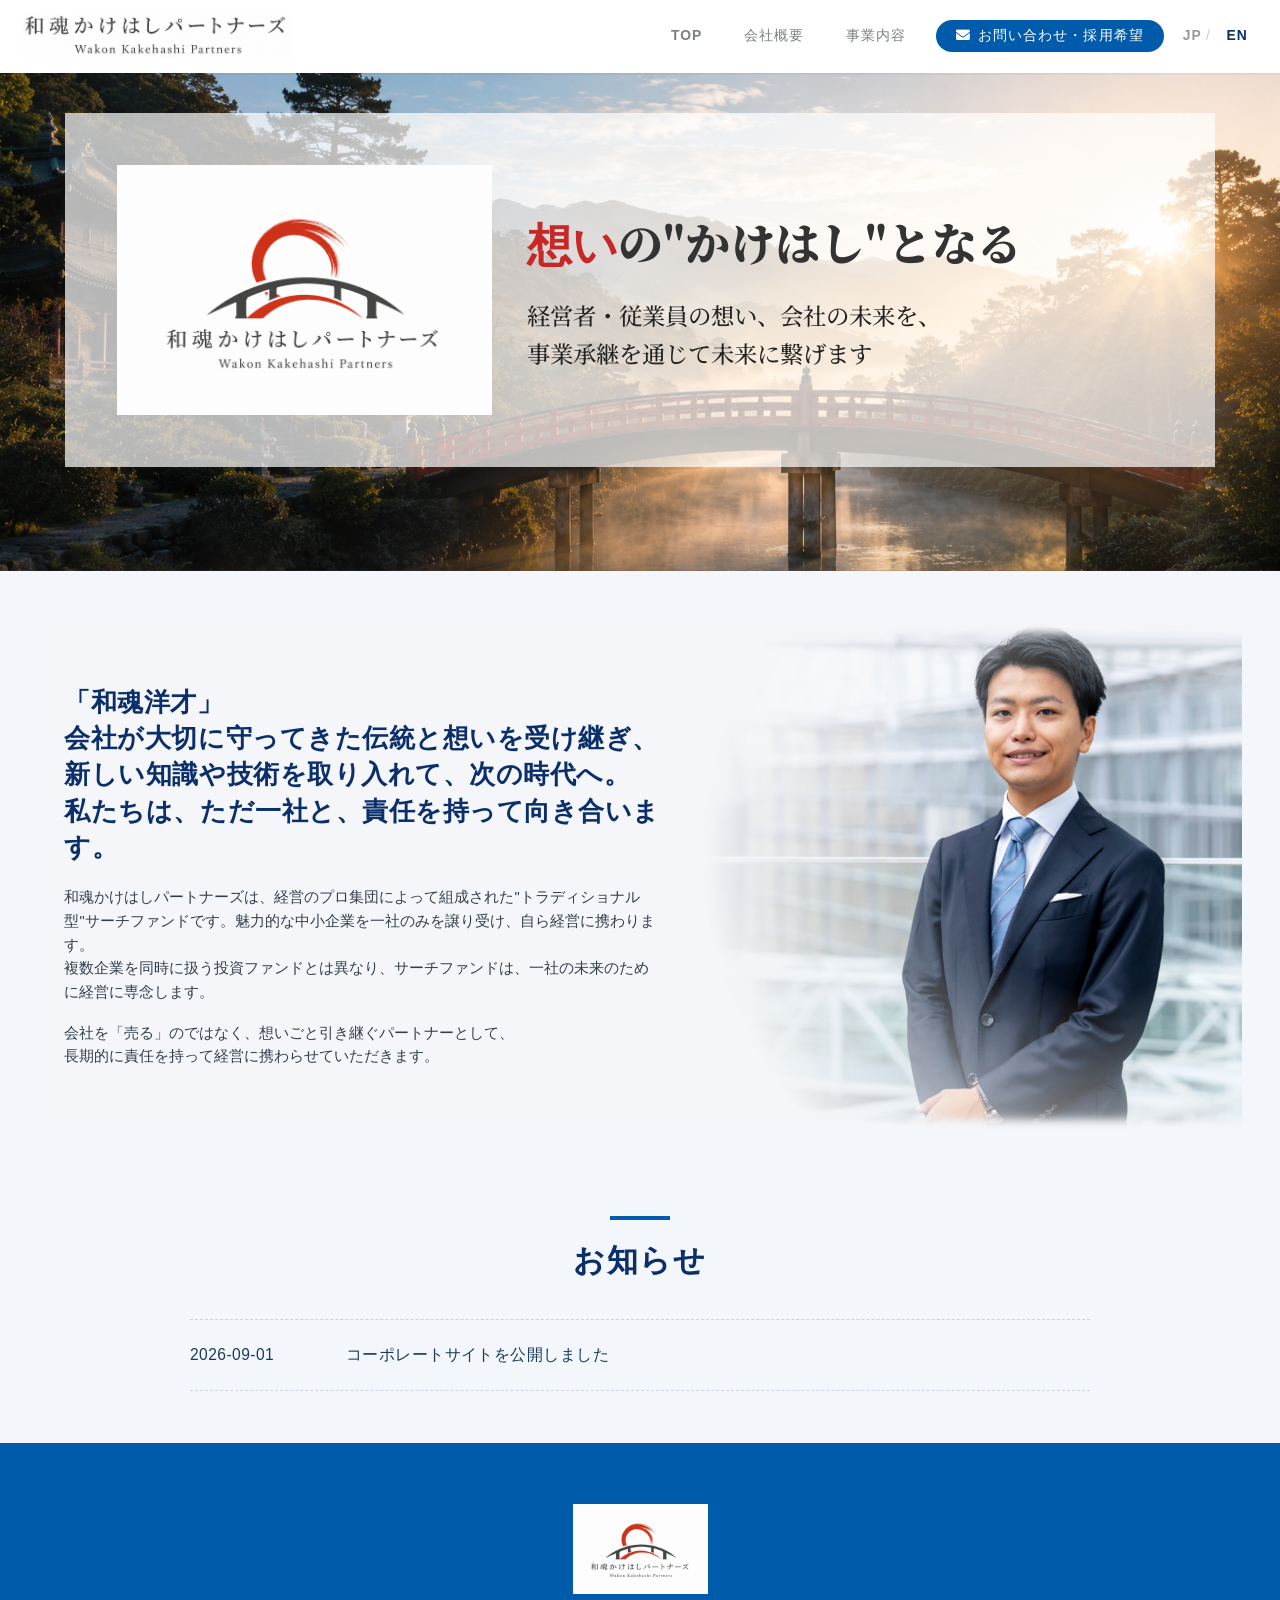
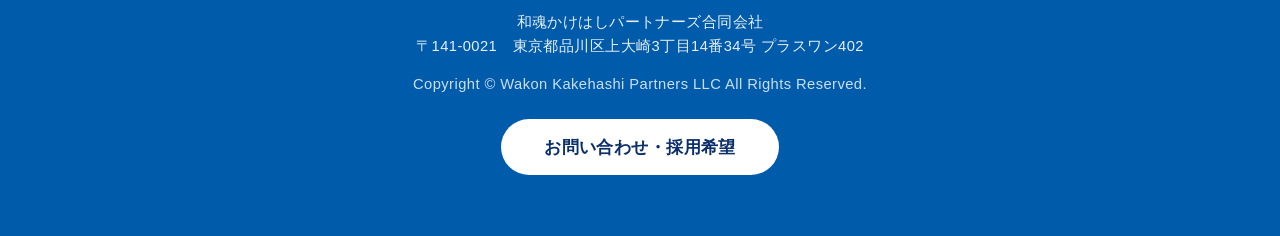
==== commit 6e28d90d: "dev update" ====
--- a/index.html
+++ b/index.html
@@ -252,7 +252,7 @@
 			<!-- Footer -->
 				<footer id="footer" style="background: #005BAA; color: #fff; text-align: center; padding: 3.5em 1.5em;">
 					<img src="images/corp logo.png" alt="和魂かけはしパートナーズ" style="max-height: 90px; margin: 0 auto 1em auto; display: block;">
-					<p style="margin: 0 0 1em 0; font-size: 0.85em; opacity: 0.9;">和魂かけはしパートナーズ合同会社<br>〒141-0021　東京都品川区上大崎3丁目14番34号</p>
+					<p style="margin: 0 0 1em 0; font-size: 0.85em; opacity: 0.9;">和魂かけはしパートナーズ合同会社<br>〒141-0021　東京都品川区上大崎3丁目14番34号 プラスワン402</p>
 					<p style="margin: 0 0 1.5em 0; font-size: 0.85em; opacity: 0.8;">Copyright &copy; Wakon Kakehashi Partners LLC All Rights Reserved.</p>
 					<a href="contact.html" style="display: inline-block; background: #fff; color: #0B2F6B; padding: 0.8em 2.5em; border-radius: 999px; text-decoration: none; font-weight: 700; border-bottom: none;">お問い合わせ・採用希望</a>
 				</footer>
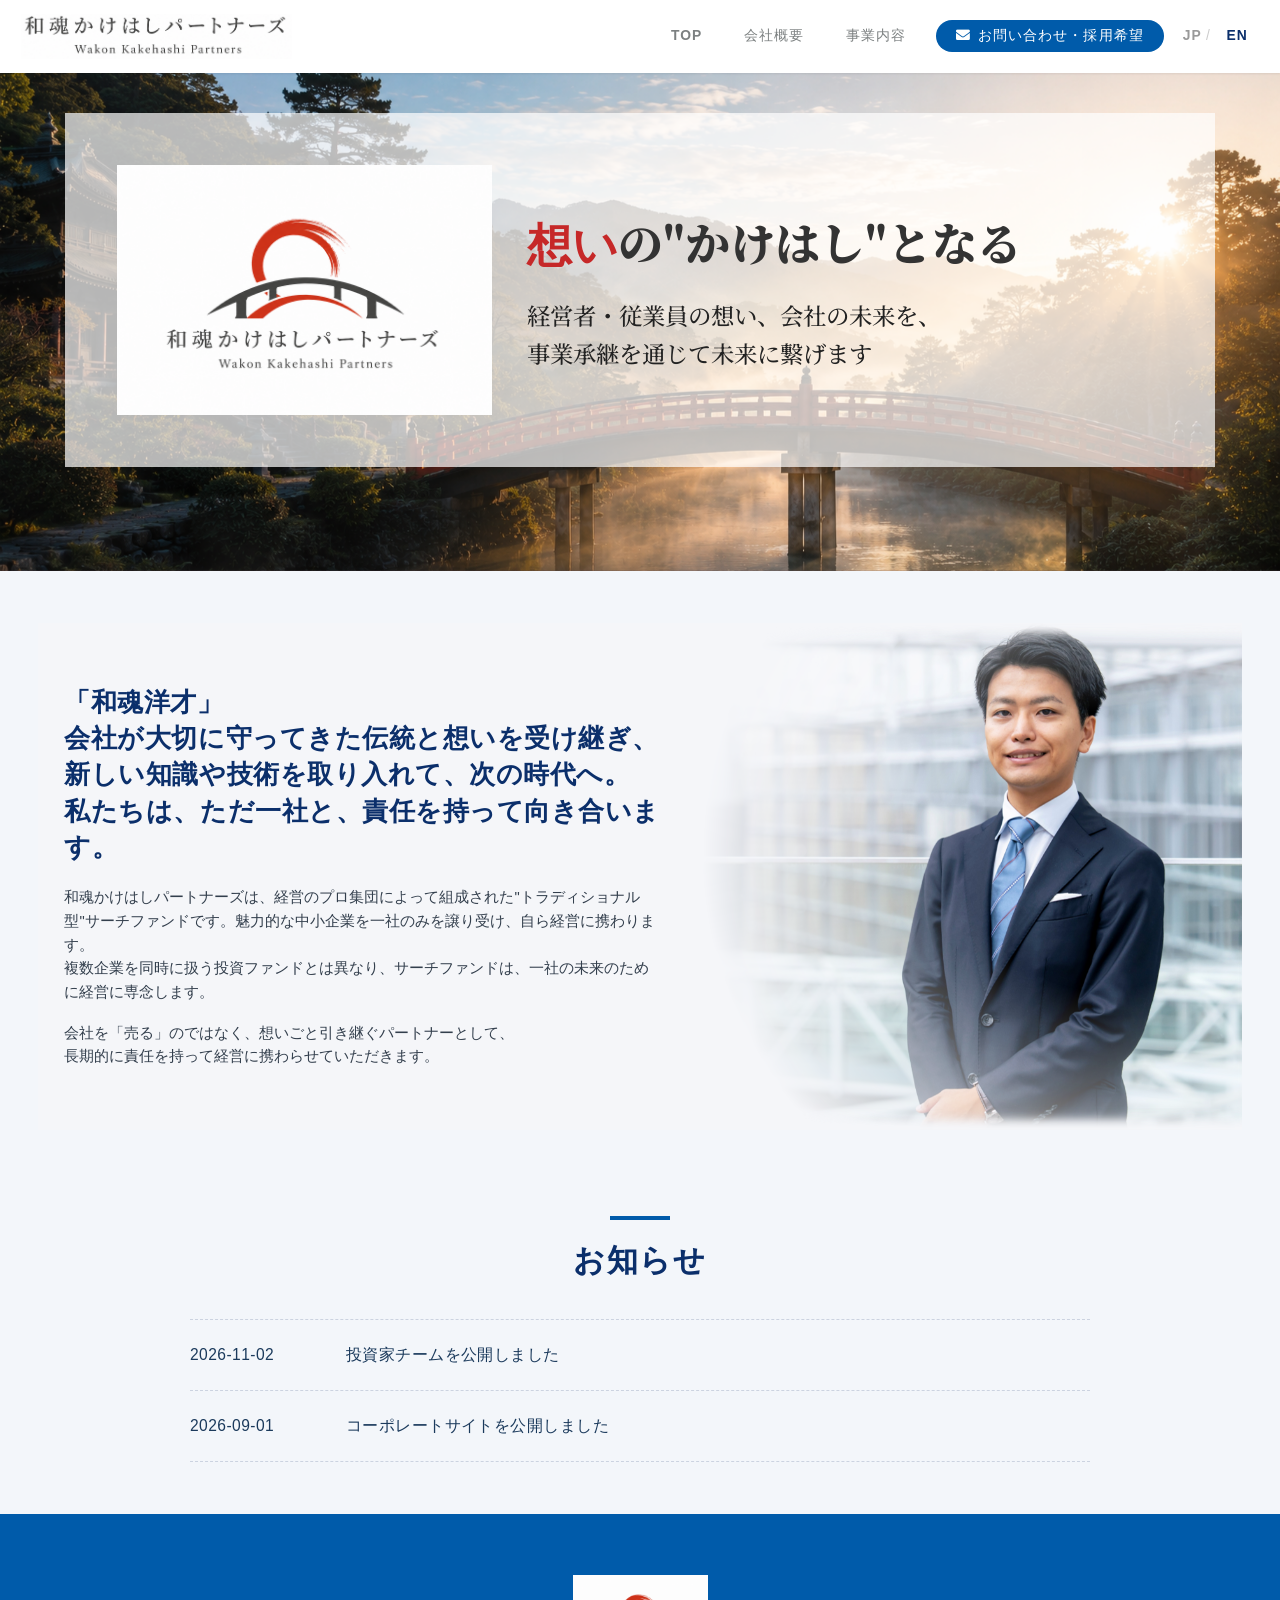
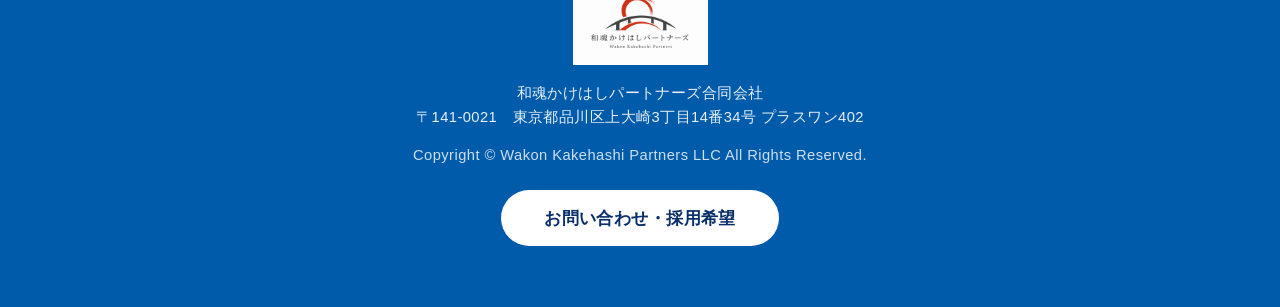
==== commit c341389d: "dev update" ====
--- a/index.html
+++ b/index.html
@@ -243,6 +243,10 @@
 					</header>
 					<div style="max-width: 900px; margin: 0 auto; border-top: dashed 1px #ccd3e0;">
 						<div style="display: flex; flex-wrap: wrap; gap: 1.5em; padding: 1.2em 0; border-bottom: dashed 1px #ccd3e0;">
+							<div style="width: 130px; color: #1b3a5c; font-size: 0.9em;">2026-11-02</div>
+							<div style="flex: 1; min-width: 200px; color: #1b3a5c; font-size: 0.9em;">投資家チームを公開しました</div>
+						</div>
+						<div style="display: flex; flex-wrap: wrap; gap: 1.5em; padding: 1.2em 0; border-bottom: dashed 1px #ccd3e0;">
 							<div style="width: 130px; color: #1b3a5c; font-size: 0.9em;">2026-09-01</div>
 							<div style="flex: 1; min-width: 200px; color: #1b3a5c; font-size: 0.9em;">コーポレートサイトを公開しました</div>
 						</div>
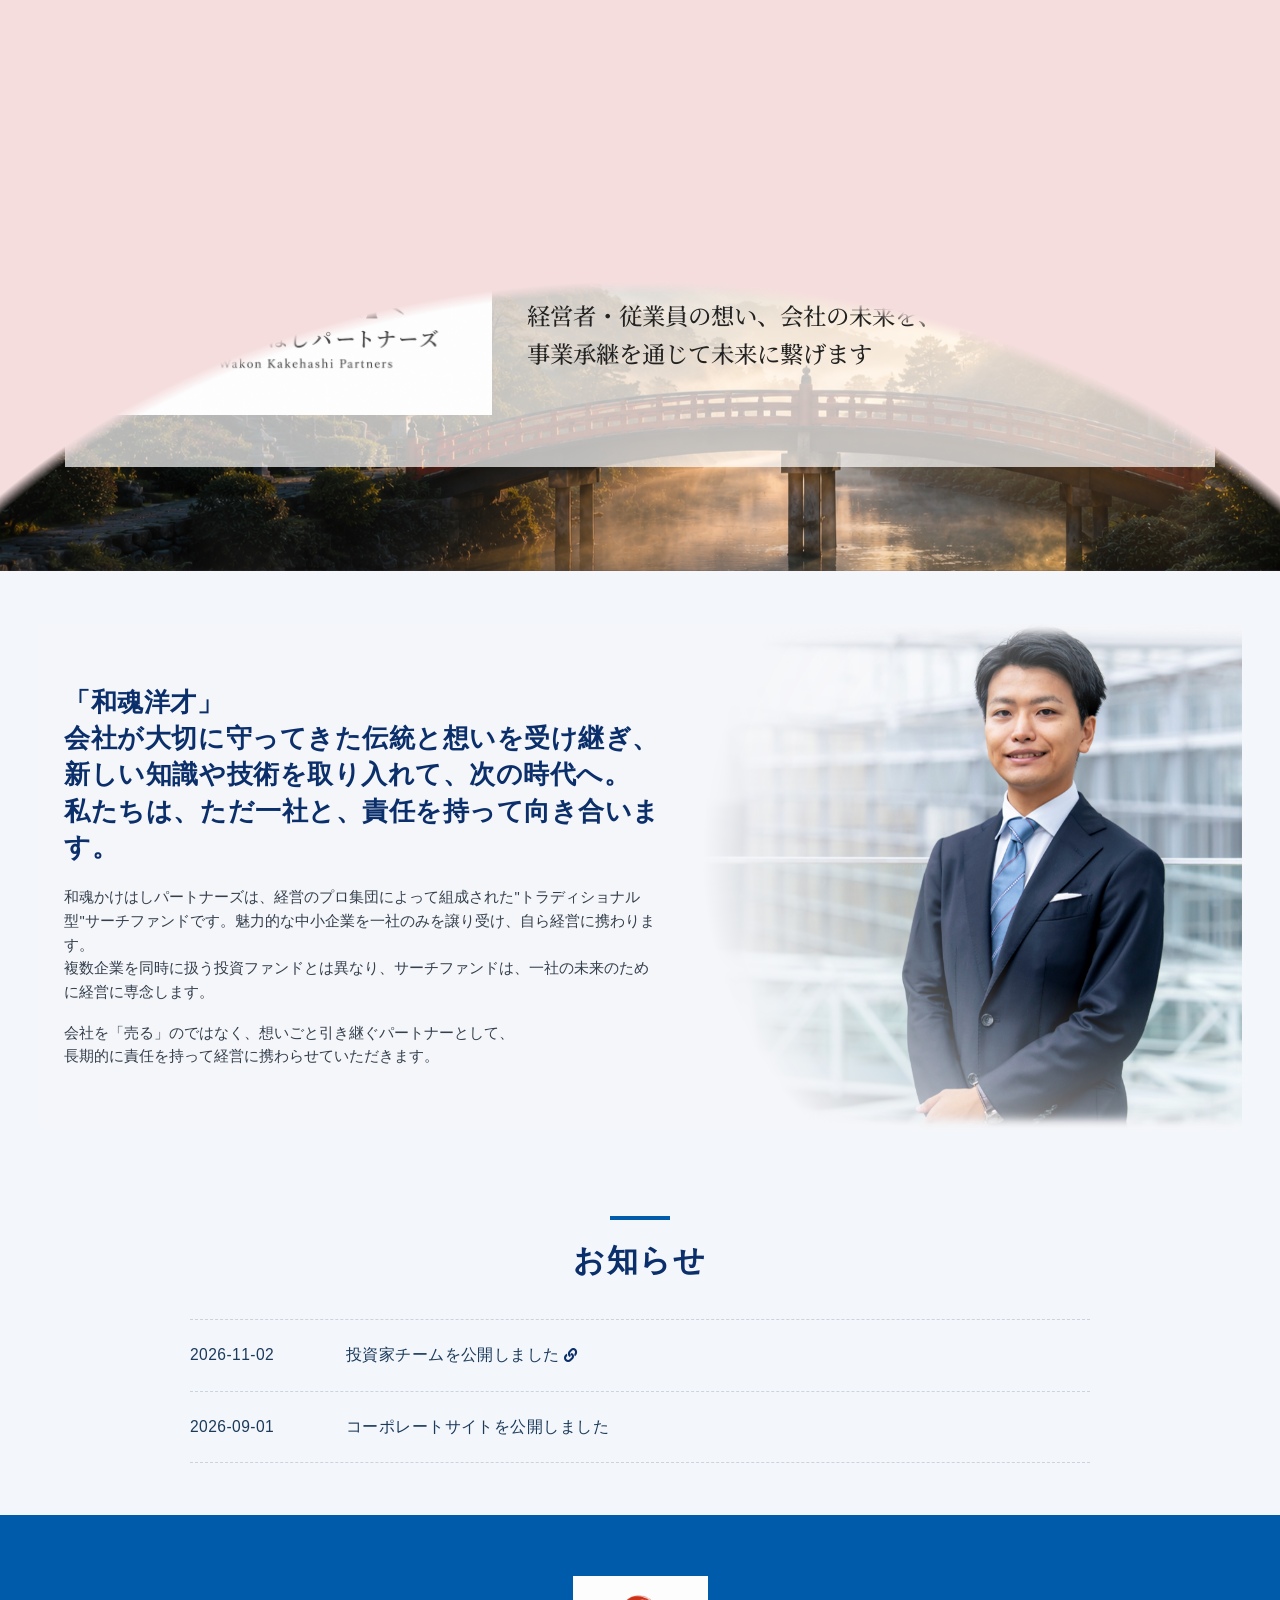
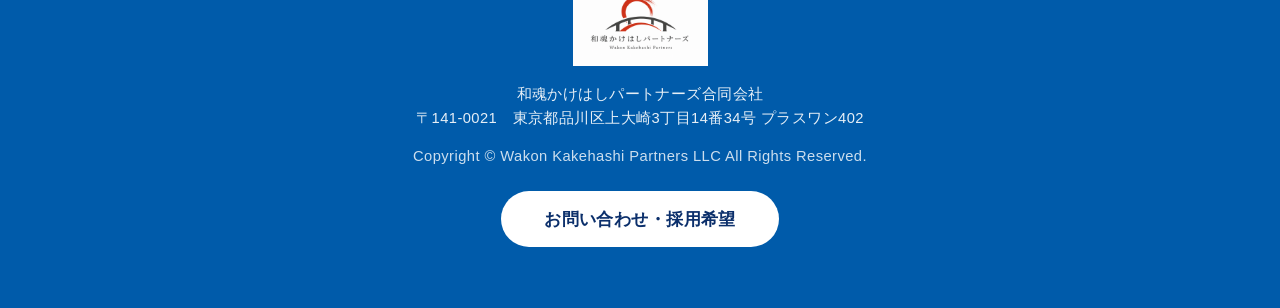
==== commit bf6aeb97: "dev update" ====
--- a/index.html
+++ b/index.html
@@ -167,9 +167,121 @@
 					font-size: 1em !important;
 				}
 			}
+			/* TOPを開いたときの社名ロゴのイントロ（スクリプトが html に intro-on を付けたときだけ表示） */
+			#intro-splash {
+				display: none;
+				position: fixed;
+				top: 0;
+				left: 0;
+				right: 0;
+				bottom: 0;
+				z-index: 99999;
+				background: #F5DDDD;
+				align-items: center;
+				justify-content: center;
+			}
+			html.intro-on #intro-splash {
+				display: flex;
+			}
+			html.intro-on body {
+				overflow: hidden;
+			}
+			#intro-splash .intro-inner {
+				position: relative;
+				width: 62vw;
+				max-width: 420px;
+				transition: opacity 0.7s ease, transform 0.9s ease;
+			}
+			#intro-splash .intro-inner img {
+				display: block;
+				width: 100%;
+			}
+			/* ① 橋と社名：ふわっと浮かび上がる */
+			#intro-splash .intro-base {
+				opacity: 0;
+				transform: translateY(14px);
+				transition: opacity 1.4s ease, transform 1.6s ease;
+			}
+			#intro-splash.is-show .intro-base {
+				opacity: 1;
+				transform: translateY(0);
+			}
+			/* ② 太陽：筆の流れに沿って時計回りにくるっと描かれる（描画はスクリプトで制御） */
+			#intro-splash .intro-sun {
+				position: absolute;
+				top: 0;
+				left: 0;
+				opacity: 0;
+				transform-origin: 47.4% 27.2%;
+				transform: rotate(-50deg) scale(0.85);
+				transition: transform 1.5s cubic-bezier(0.22, 1, 0.36, 1);
+			}
+			#intro-splash.is-sun .intro-sun {
+				opacity: 1;
+				transform: rotate(0) scale(1);
+			}
 		</style>
+		<script>
+			// TOPのイントロは、ブラウザを開いている間の最初の1回だけ。動きを減らす設定の人には出さない
+			(function () {
+				try {
+					if (window.matchMedia && window.matchMedia('(prefers-reduced-motion: reduce)').matches) return;
+					if (sessionStorage.getItem('wkpIntroShown')) return;
+					sessionStorage.setItem('wkpIntroShown', '1');
+				} catch (e) { return; }
+				document.documentElement.classList.add('intro-on');
+			})();
+		</script>
 	</head>
 	<body class="index is-preload">
+		<div id="intro-splash" aria-hidden="true"><div class="intro-inner"><img class="intro-base" src="images/corp-logo-intro-base.png" alt=""><img class="intro-sun" src="images/corp-logo-intro-sun.png" alt=""></div></div>
+		<script>
+			(function () {
+				var root = document.documentElement;
+				if (!root.classList.contains('intro-on')) return;
+				var splash = document.getElementById('intro-splash');
+				var sun = splash.querySelector('.intro-sun');
+				function ease(t) { return t < 0.5 ? 4 * t * t * t : 1 - Math.pow(-2 * t + 2, 3) / 2; }
+				function animate(dur, fn, done) {
+					var start = null;
+					function step(now) {
+						if (start === null) start = now;
+						var t = Math.min((now - start) / dur, 1);
+						fn(ease(t), t);
+						if (t < 1) { requestAnimationFrame(step); } else if (done) { done(); }
+					}
+					requestAnimationFrame(step);
+				}
+				function setMask(el, m) { el.style.webkitMaskImage = m; el.style.maskImage = m; }
+				function finish() {
+					root.classList.remove('intro-on');
+					if (splash && splash.parentNode) splash.parentNode.removeChild(splash);
+				}
+				// ② 太陽：左下（筆の書き始め）から時計回りに一周して現れる
+				function drawSun() {
+					setMask(sun, 'conic-gradient(from 215deg at 47.4% 27.2%, #000 0deg, transparent 0deg)');
+					splash.classList.add('is-sun');
+					animate(1500, function (k) {
+						var d = (k * 362).toFixed(1);
+						setMask(sun, 'conic-gradient(from 215deg at 47.4% 27.2%, #000 ' + d + 'deg, transparent ' + d + 'deg)');
+					}, function () { setMask(sun, 'none'); });
+				}
+				// ③ 画面の下中央からアーチ形の窓が広がり、ロゴごと画面が消えてTOP画面が現れる
+				function openArch() {
+					animate(1700, function (k, t) {
+						var w = Math.round(k * 1.25 * window.innerWidth), h = Math.round(k * 1.3 * window.innerHeight);
+						setMask(splash, 'radial-gradient(ellipse ' + w + 'px ' + h + 'px at 50% 100%, transparent 98%, #000 100%)');
+						if (t > 0.75) splash.style.opacity = String(1 - (t - 0.75) / 0.25);
+					}, finish);
+				}
+				requestAnimationFrame(function () {
+					requestAnimationFrame(function () { splash.classList.add('is-show'); });
+				});
+				setTimeout(drawSun, 900);
+				setTimeout(openArch, 3400);
+				setTimeout(finish, 6200);
+			})();
+		</script>
 		<div id="page-wrapper">
 
 			<!-- Header -->
@@ -244,7 +356,7 @@
 					<div style="max-width: 900px; margin: 0 auto; border-top: dashed 1px #ccd3e0;">
 						<div style="display: flex; flex-wrap: wrap; gap: 1.5em; padding: 1.2em 0; border-bottom: dashed 1px #ccd3e0;">
 							<div style="width: 130px; color: #1b3a5c; font-size: 0.9em;">2026-11-02</div>
-							<div style="flex: 1; min-width: 200px; color: #1b3a5c; font-size: 0.9em;">投資家チームを公開しました</div>
+							<div style="flex: 1; min-width: 200px; color: #1b3a5c; font-size: 0.9em;"><a href="business.html#team" style="color: #1b3a5c; border-bottom: none; text-decoration: none;">投資家チームを公開しました<span class="icon solid fa-link" style="font-size: 0.85em; color: #0B2F6B; margin-left: 0.3em;"></span></a></div>
 						</div>
 						<div style="display: flex; flex-wrap: wrap; gap: 1.5em; padding: 1.2em 0; border-bottom: dashed 1px #ccd3e0;">
 							<div style="width: 130px; color: #1b3a5c; font-size: 0.9em;">2026-09-01</div>
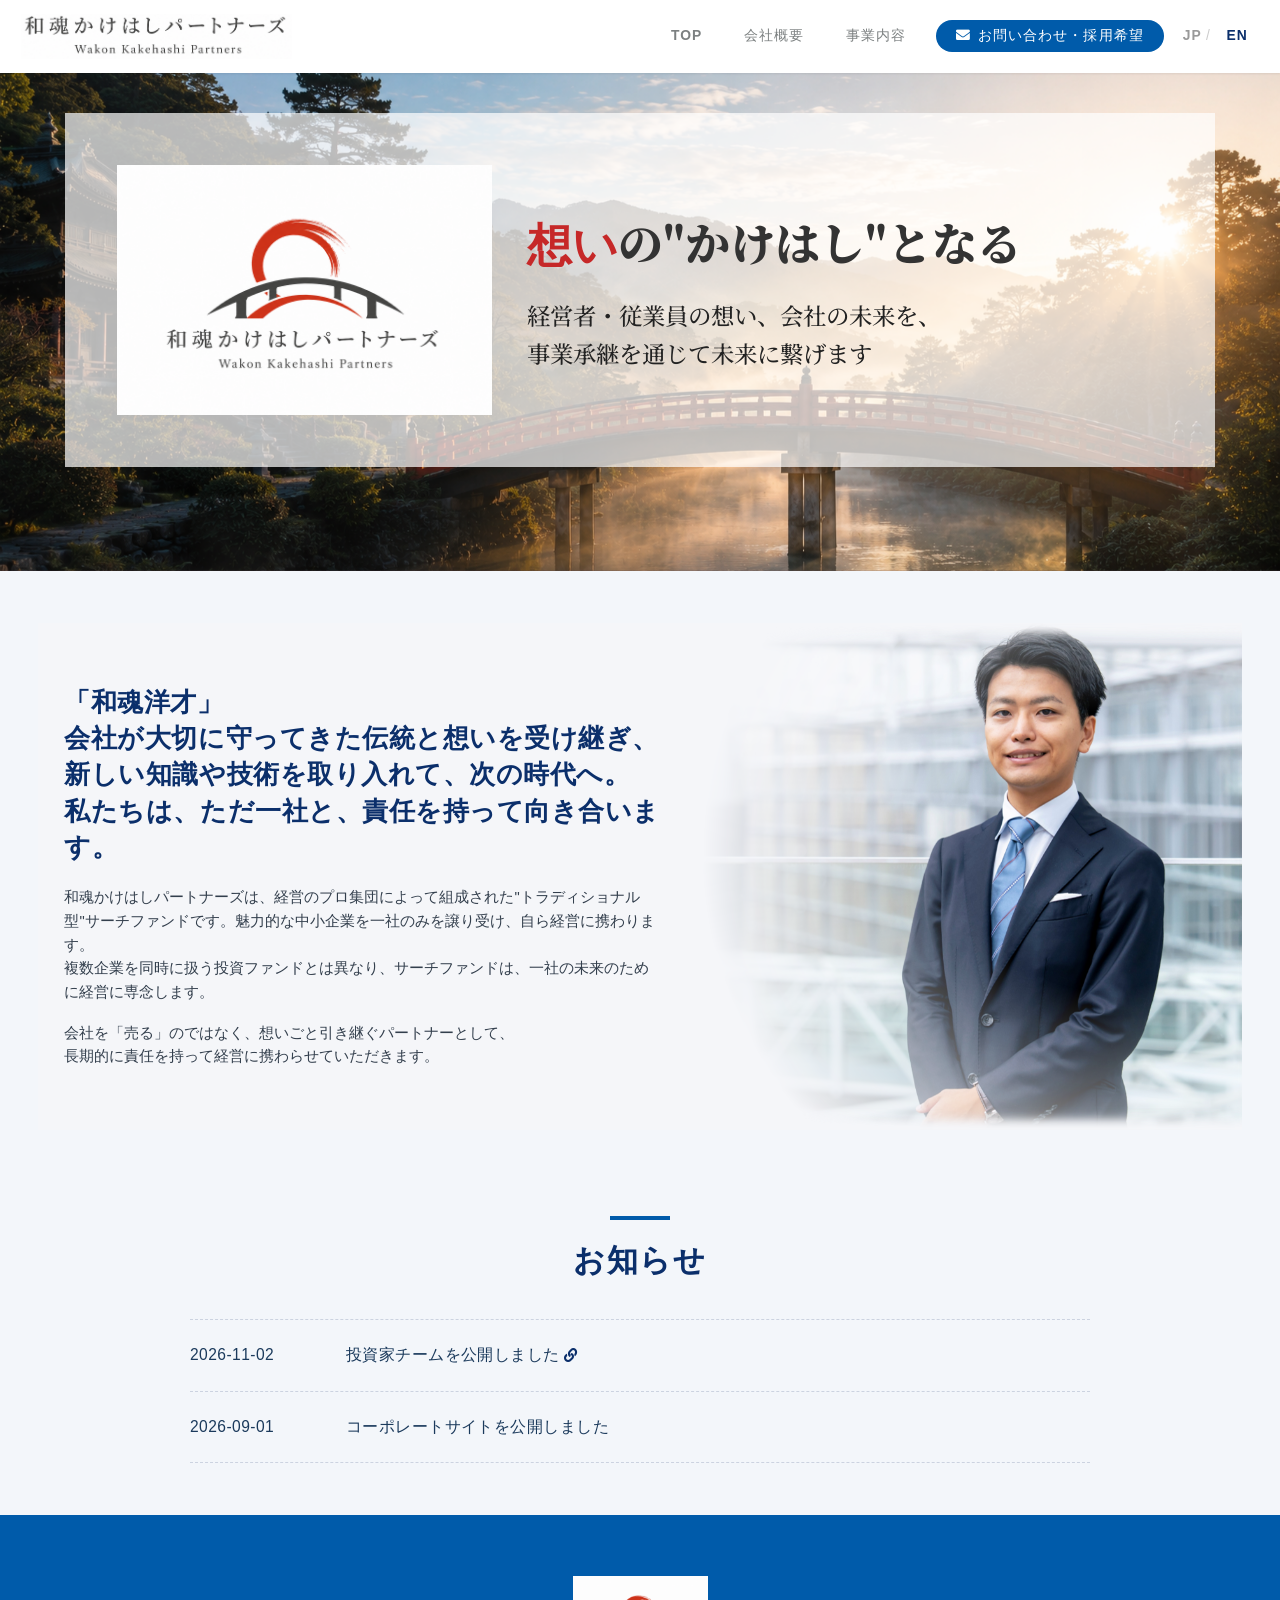
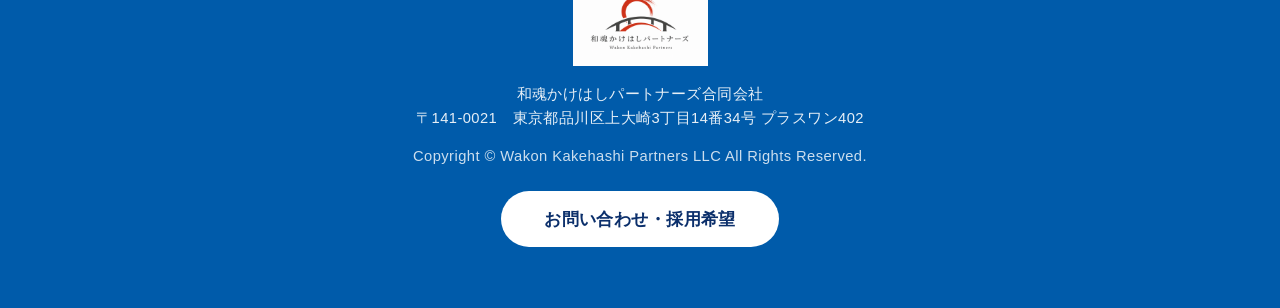
==== commit 44f6dcc1: "dev update" ====
--- a/index.html
+++ b/index.html
@@ -221,6 +221,8 @@
 				transform: rotate(0) scale(1);
 			}
 		</style>
+		<link rel="preload" as="image" href="images/corp-logo-intro-base.png" fetchpriority="high">
+		<link rel="preload" as="image" href="images/corp-logo-intro-sun.png" fetchpriority="high">
 		<script>
 			// TOPのイントロは、ブラウザを開いている間の最初の1回だけ。動きを減らす設定の人には出さない
 			(function () {
@@ -265,6 +267,7 @@
 						var d = (k * 362).toFixed(1);
 						setMask(sun, 'conic-gradient(from 215deg at 47.4% 27.2%, #000 ' + d + 'deg, transparent ' + d + 'deg)');
 					}, function () { setMask(sun, 'none'); });
+					setTimeout(function () { setMask(sun, 'none'); }, 1700);
 				}
 				// ③ 画面の下中央からアーチ形の窓が広がり、ロゴごと画面が消えてTOP画面が現れる
 				function openArch() {
@@ -274,12 +277,24 @@
 						if (t > 0.75) splash.style.opacity = String(1 - (t - 0.75) / 0.25);
 					}, finish);
 				}
-				requestAnimationFrame(function () {
-					requestAnimationFrame(function () { splash.classList.add('is-show'); });
+				// ロゴ画像が2枚とも読み込まれてから動かし始める。3秒で読めなければイントロをやめてページを表示する
+				var started = false;
+				function start() {
+					if (started) return;
+					started = true;
+					void splash.offsetWidth;
+					setTimeout(function () { splash.classList.add('is-show'); }, 30);
+					setTimeout(drawSun, 900);
+					setTimeout(openArch, 3400);
+					setTimeout(finish, 6200);
+				}
+				var imgs = splash.querySelectorAll('img'), left = imgs.length;
+				function loaded() { left--; if (left <= 0) start(); }
+				Array.prototype.forEach.call(imgs, function (im) {
+					if (im.complete && im.naturalWidth) { loaded(); }
+					else { im.addEventListener('load', loaded); im.addEventListener('error', function () { if (!started) { started = true; finish(); } }); }
 				});
-				setTimeout(drawSun, 900);
-				setTimeout(openArch, 3400);
-				setTimeout(finish, 6200);
+				setTimeout(function () { if (!started) { started = true; finish(); } }, 3000);
 			})();
 		</script>
 		<div id="page-wrapper">
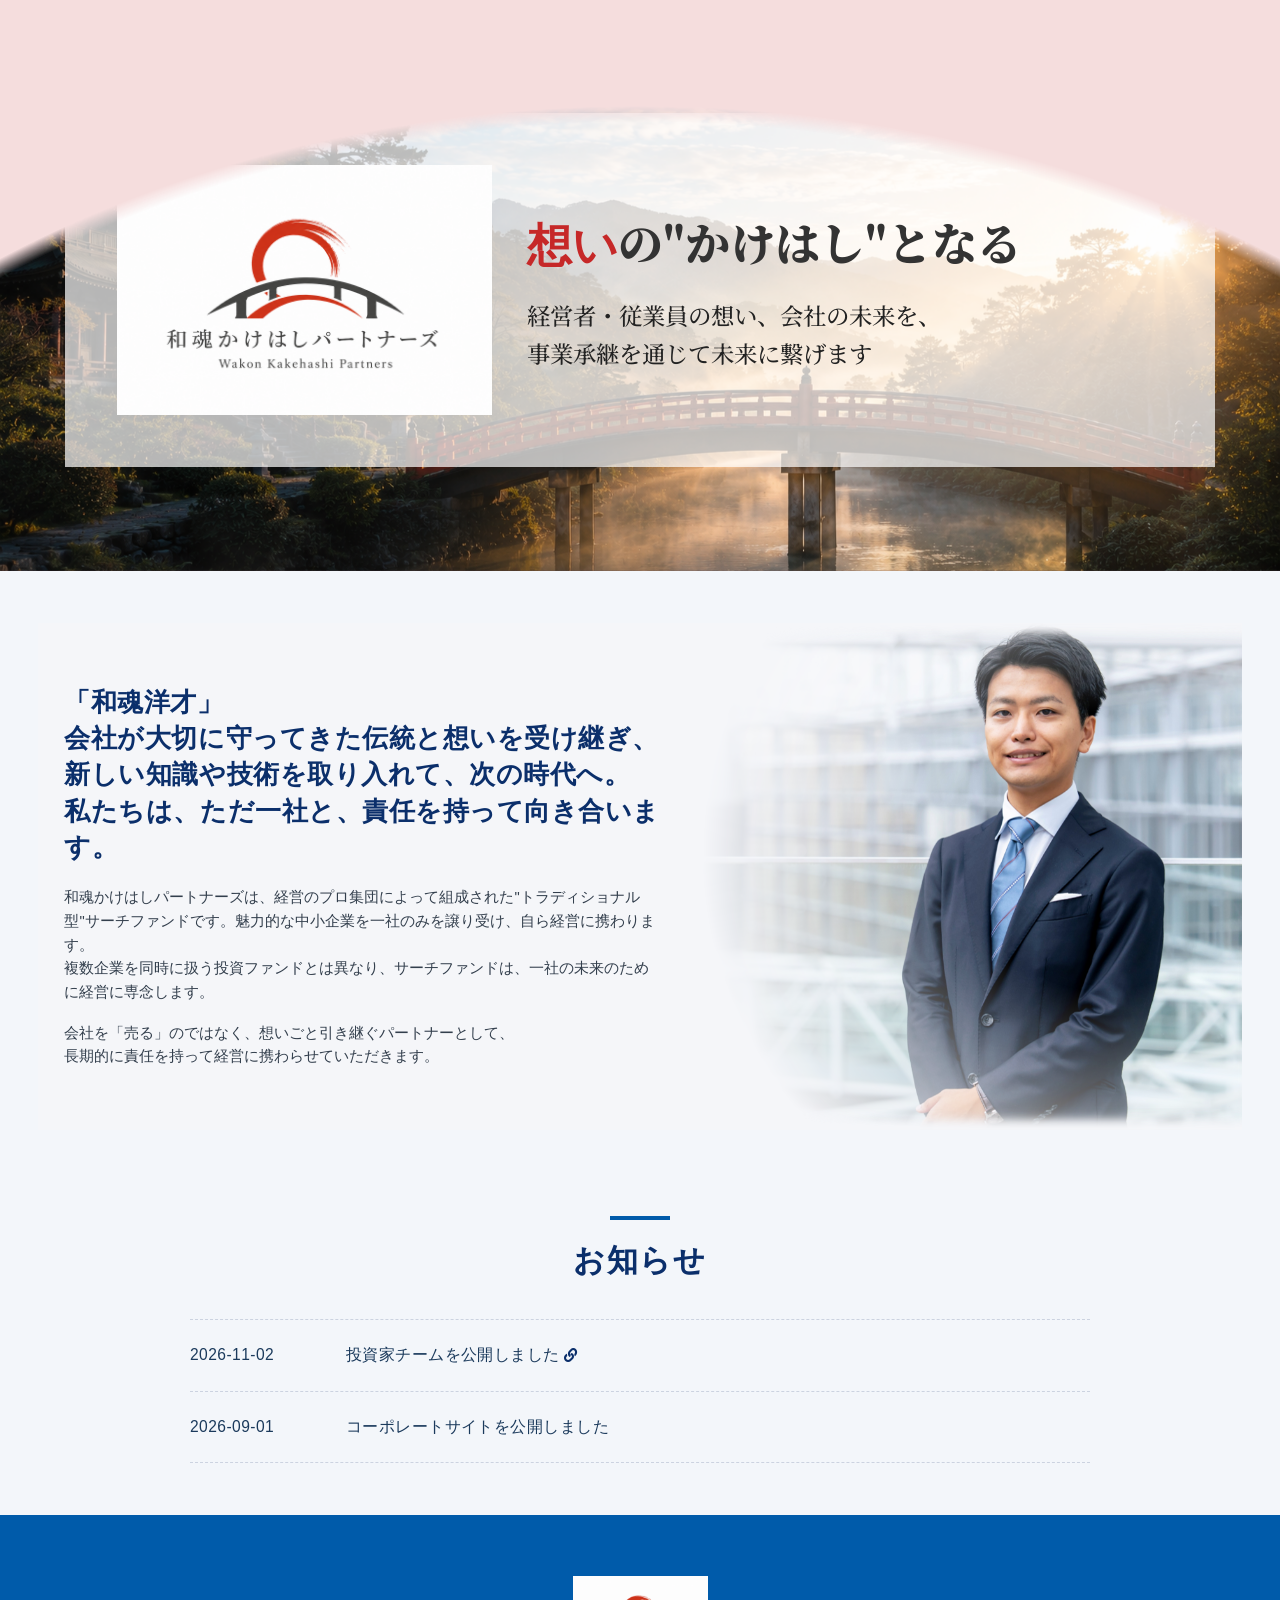
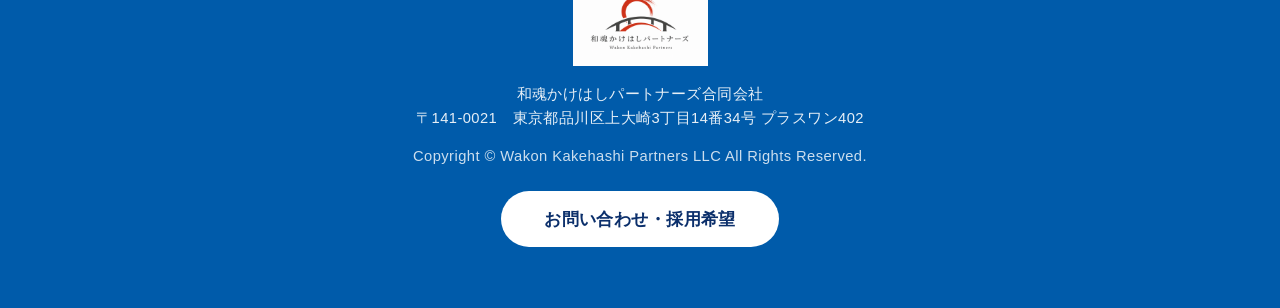
==== commit d293b4fc: "dev update" ====
--- a/index.html
+++ b/index.html
@@ -388,6 +388,12 @@
 					<a href="contact.html" style="display: inline-block; background: #fff; color: #0B2F6B; padding: 0.8em 2.5em; border-radius: 999px; text-decoration: none; font-weight: 700; border-bottom: none;">お問い合わせ・採用希望</a>
 				</footer>
 
+			<button id="backToTop" type="button" aria-label="ページの先頭へ戻る" style="position: fixed; right: 1.5em; bottom: 1.5em; width: auto; height: auto; background: none; color: #0B2F6B; border: none; padding: 0; min-width: 0; line-height: 1; text-transform: none; letter-spacing: normal; font-size: 16px; cursor: pointer; display: flex; flex-direction: column; align-items: center; justify-content: center; gap: 0.3em; opacity: 0; visibility: hidden; transform: translateY(10px); transition: opacity 0.25s ease, transform 0.25s ease, visibility 0.25s; z-index: 9999;">
+					<svg viewBox="0 0 24 24" width="22" height="22" fill="none" stroke="#0B2F6B" stroke-width="3" stroke-linecap="round" stroke-linejoin="round"><line x1="12" y1="19" x2="12" y2="5"></line><polyline points="5 12 12 5 19 12"></polyline></svg>
+					<span style="display: block; border: solid 1.5px #0B2F6B; border-radius: 3px; padding: 0.2em 1.3em; font-size: 0.72em; line-height: 1.4; font-weight: 700; letter-spacing: 0.05em; color: #0B2F6B; background: #fff;">TOP</span>
+				</button>
+
+
 		</div>
 
 		<!-- Scripts -->
@@ -423,5 +429,42 @@
 				});
 			</script>
 
+
+		<script>
+			// ページの先頭へ戻るボタン（英語版と同じ動き：少しスクロールすると表示、フッターの手前で止まる）
+			(function () {
+				var backToTop = document.getElementById('backToTop');
+				var footerEl = document.getElementById('footer');
+				if (!backToTop) return;
+				var margin = 24;
+				var toggleBackToTop = function () {
+					var visible = window.scrollY > 400;
+					backToTop.style.opacity = visible ? '1' : '0';
+					backToTop.style.visibility = visible ? 'visible' : 'hidden';
+					backToTop.style.transform = visible ? 'translateY(0)' : 'translateY(10px)';
+					if (footerEl) {
+						var footerRect = footerEl.getBoundingClientRect();
+						var buttonHeight = backToTop.offsetHeight;
+						if (footerRect.top < window.innerHeight - margin) {
+							var footerTopDoc = footerRect.top + window.scrollY;
+							backToTop.style.position = 'absolute';
+							backToTop.style.top = (footerTopDoc - buttonHeight - margin) + 'px';
+							backToTop.style.bottom = 'auto';
+						} else {
+							backToTop.style.position = 'fixed';
+							backToTop.style.top = 'auto';
+							backToTop.style.bottom = '1.5em';
+						}
+					}
+				};
+				window.addEventListener('scroll', toggleBackToTop, { passive: true });
+				window.addEventListener('resize', toggleBackToTop);
+				toggleBackToTop();
+				backToTop.addEventListener('click', function () {
+					window.scrollTo({ top: 0, behavior: 'smooth' });
+				});
+			})();
+		</script>
+
 	</body>
 </html>
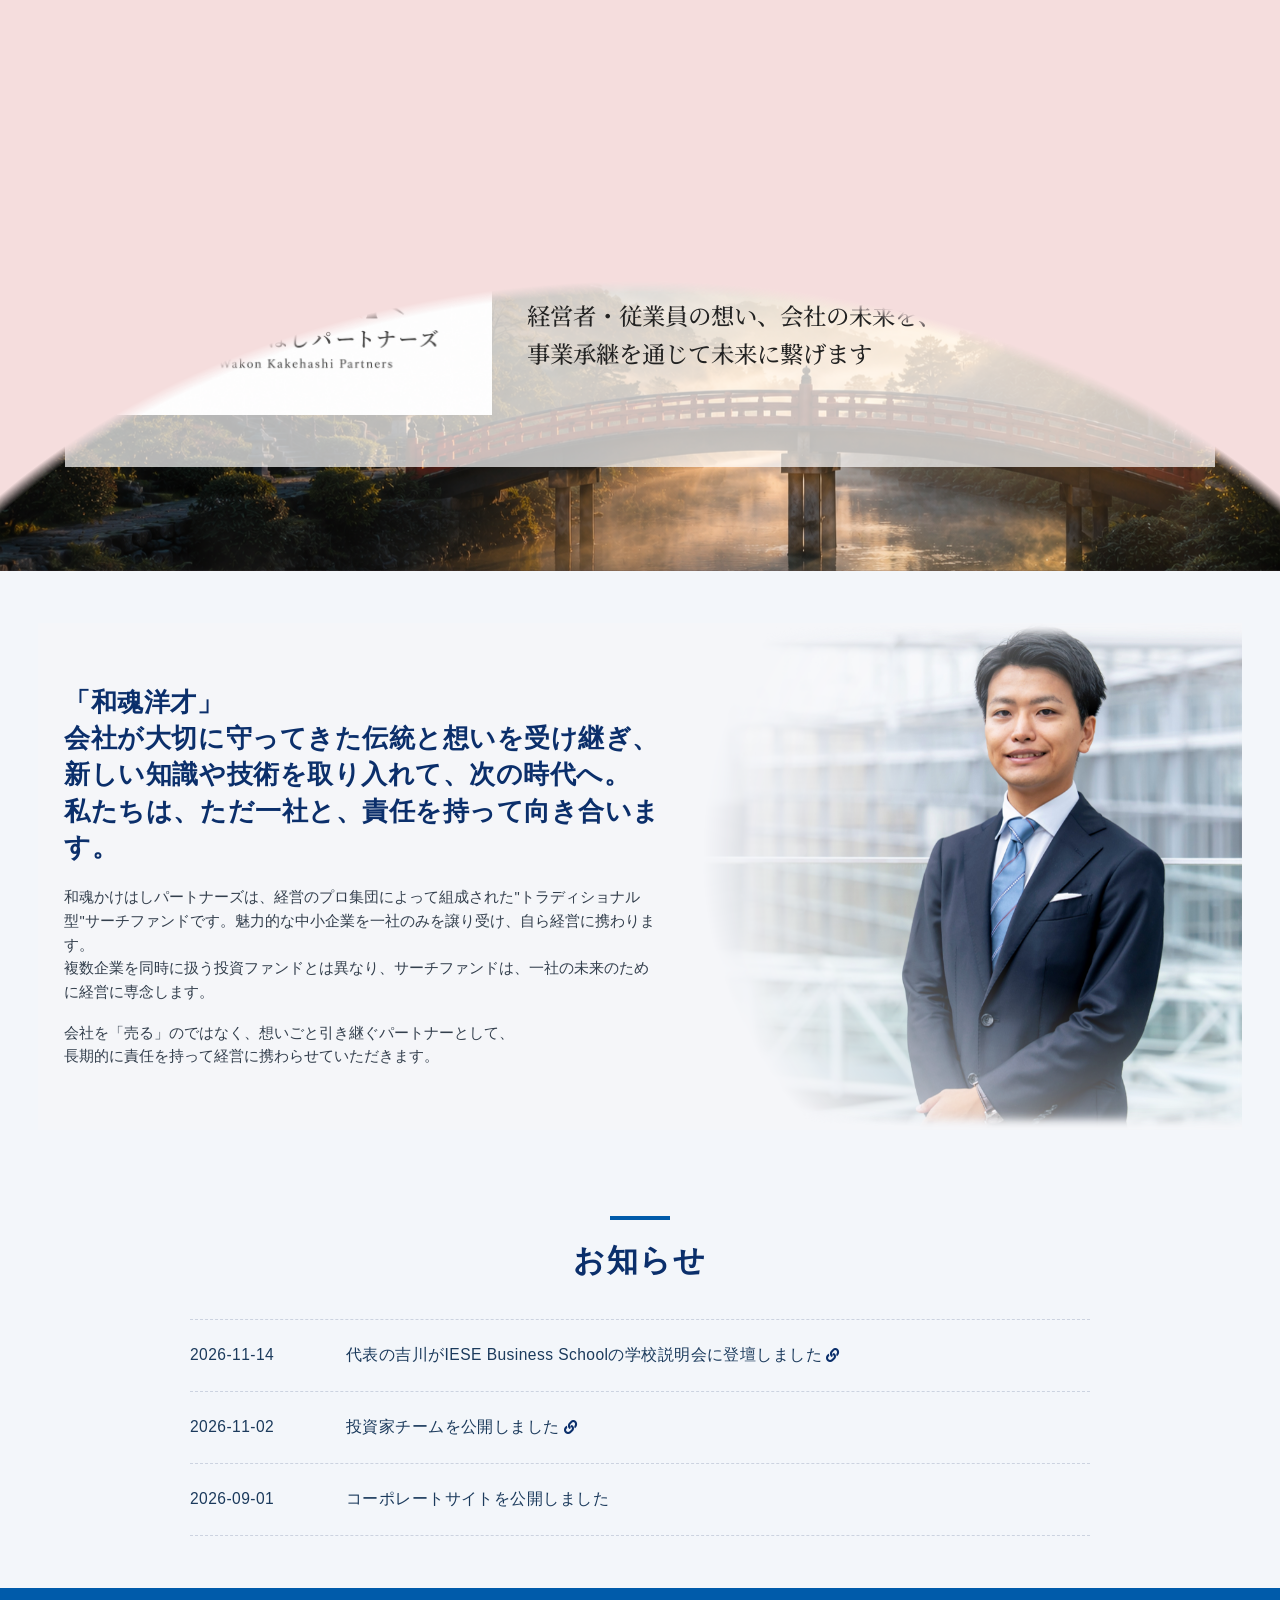
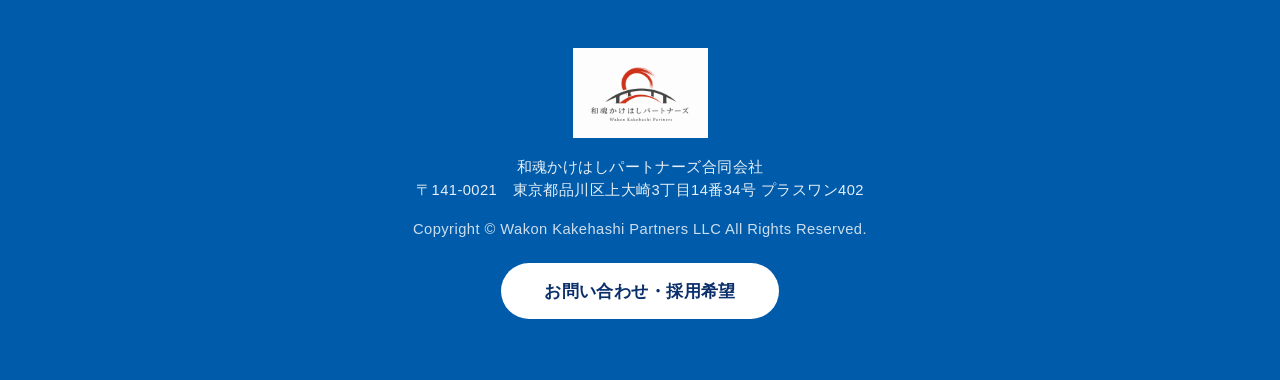
==== commit d6349c47: "dev update" ====
--- a/index.html
+++ b/index.html
@@ -369,6 +369,10 @@
 						<h2 style="font-size: 1.8em; font-weight: 900; color: #0B2F6B; margin: 0; letter-spacing: 0.05em; text-transform: none; border: none;">お知らせ</h2>
 					</header>
 					<div style="max-width: 900px; margin: 0 auto; border-top: dashed 1px #ccd3e0;">
+						<div style="display: flex; flex-wrap: wrap; gap: 1.5em; padding: 1.2em 0; border-bottom: dashed 1px #ccd3e0;">
+							<div style="width: 130px; color: #1b3a5c; font-size: 0.9em;">2026-11-14</div>
+							<div style="flex: 1; min-width: 200px; color: #1b3a5c; font-size: 0.9em;"><a href="https://blog.iese.edu/japan/2026/10/24/2026-11-mba-admissions-event/" target="_blank" rel="noopener noreferrer" style="color: #1b3a5c; border-bottom: none; text-decoration: none;">代表の吉川がIESE Business Schoolの学校説明会に登壇しました<span class="icon solid fa-link" style="font-size: 0.85em; color: #0B2F6B; margin-left: 0.3em;"></span></a></div>
+						</div>
 						<div style="display: flex; flex-wrap: wrap; gap: 1.5em; padding: 1.2em 0; border-bottom: dashed 1px #ccd3e0;">
 							<div style="width: 130px; color: #1b3a5c; font-size: 0.9em;">2026-11-02</div>
 							<div style="flex: 1; min-width: 200px; color: #1b3a5c; font-size: 0.9em;"><a href="business.html#team" style="color: #1b3a5c; border-bottom: none; text-decoration: none;">投資家チームを公開しました<span class="icon solid fa-link" style="font-size: 0.85em; color: #0B2F6B; margin-left: 0.3em;"></span></a></div>
